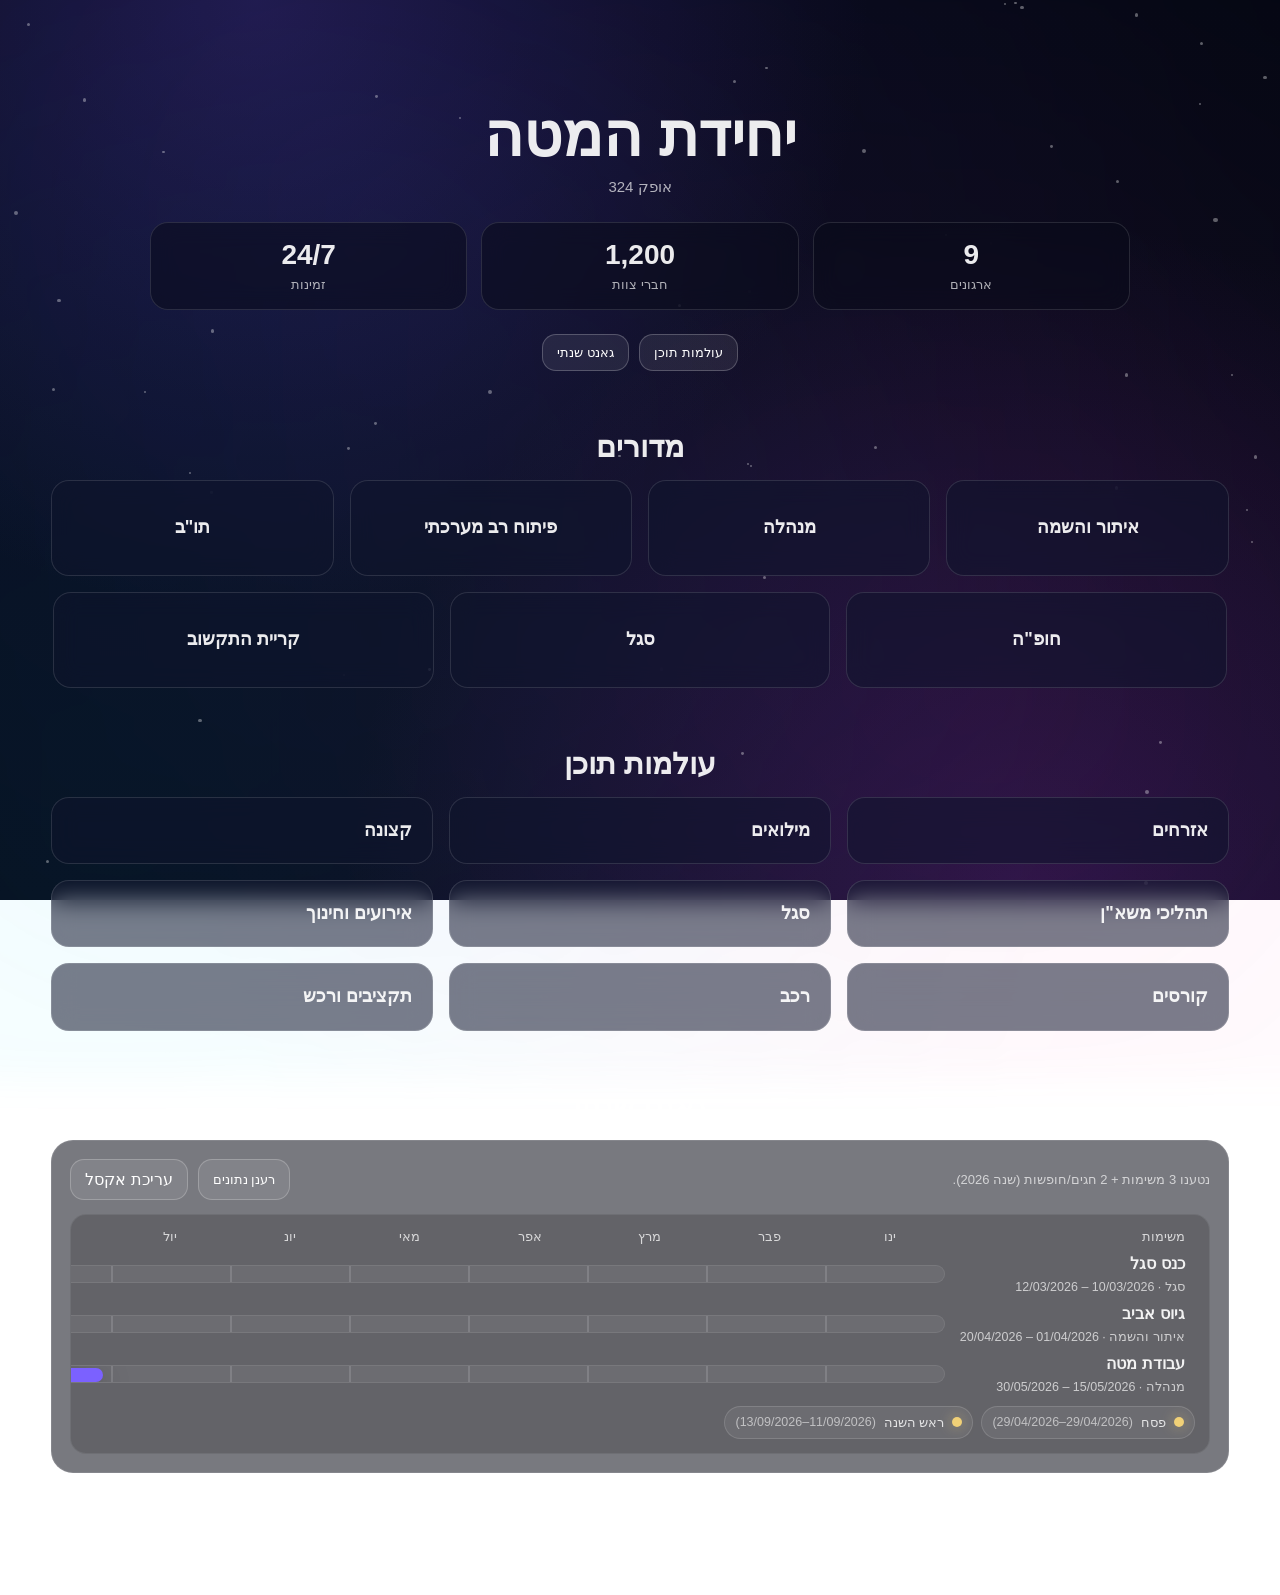
==== index.html @ fd79b303 "Add files via upload" ====
<!DOCTYPE html>
<html lang="he" dir="rtl">
<head>
<meta charset="UTF-8" />
<meta name="viewport" content="width=device-width, initial-scale=1.0" />
<title>יחידת המטה | אופק 324</title>

<style>
:root{
  --bg1:#050814;
  --bg2:#070b1a;
  --card:rgba(15,20,45,.55);
  --border:rgba(255,255,255,.12);
  --text:rgba(255,255,255,.92);
  --muted:rgba(255,255,255,.68);
  --glass:rgba(10,12,26,.55);
}

*{box-sizing:border-box}
html,body{height:100%;margin:0}
body{
  font-family:Arial,sans-serif;
  color:var(--text);
  overflow-x:hidden;
  background:transparent;
}

body::before{
  content:"";
  position:fixed;
  inset:0;
  z-index:-3;
  background:
    radial-gradient(circle at 20% 0%, rgba(74,52,160,.35) 0%, transparent 45%),
    radial-gradient(circle at 80% 100%, rgba(120,40,180,.28) 0%, transparent 50%),
    linear-gradient(180deg,var(--bg1) 0%, var(--bg2) 100%);
}

.nebula{
  position:fixed;
  inset:-20%;
  z-index:-2;
  pointer-events:none;
  background:
    radial-gradient(circle at 35% 30%, rgba(94,80,255,.08), transparent 60%),
    radial-gradient(circle at 70% 70%, rgba(255,70,170,.06), transparent 55%),
    radial-gradient(circle at 20% 80%, rgba(0,220,255,.05), transparent 55%);
  filter:blur(18px);
  animation:nebulaMove 18s ease-in-out infinite alternate;
}
@keyframes nebulaMove{
  from{transform:translate3d(-1.5%,-1%,0) scale(1.02)}
  to{transform:translate3d(1.5%,1%,0) scale(1.04)}
}

.stars{
  position:fixed;
  inset:0;
  z-index:-1;
  pointer-events:none;
  overflow:hidden;
}
.star{
  position:absolute;
  width:3px;
  height:3px;
  background:rgba(255,255,255,.35);
  border-radius:50%;
  animation:float 14s linear infinite;
  filter:drop-shadow(0 0 10px rgba(255,255,255,.25));
}
@keyframes float{
  from{transform:translateY(0)}
  to{transform:translateY(-120vh)}
}

.container{
  width:min(1200px,92%);
  margin:auto;
  padding:34px 0 60px;
  min-height:100vh;
}

.hero{
  text-align:center;
  margin-bottom:26px;
  padding-top:8px;
}
.hero h1{
  font-size:clamp(34px,5vw,60px);
  margin:0 0 8px;
}
.hero p{
  margin:0;
  color:var(--muted);
  font-size:15px;
}

.info-strip{
  display:grid;
  grid-template-columns:repeat(3,minmax(180px,1fr));
  gap:14px;
  margin:24px auto 24px;
  max-width:980px;
}
@media(max-width:860px){
  .info-strip{grid-template-columns:1fr}
}

.info-card{
  background:var(--glass);
  border:1px solid var(--border);
  border-radius:18px;
  padding:16px 18px;
  text-align:center;
  backdrop-filter:blur(12px);
}
.info-card strong{
  display:block;
  font-size:28px;
  margin-bottom:4px;
}
.info-card span{
  color:var(--muted);
  font-size:13px;
}

.top-actions{
  margin:18px auto 0;
  display:flex;
  gap:10px;
  justify-content:center;
  flex-wrap:wrap;
}

.pill{
  border:1px solid rgba(255,255,255,.22);
  background:rgba(255,255,255,.08);
  color:#fff;
  border-radius:14px;
  padding:10px 14px;
  cursor:pointer;
  transition:.22s;
  text-decoration:none;
  display:inline-flex;
  align-items:center;
  gap:8px;
  user-select:none;
}
.pill:hover{
  transform:translateY(-2px);
  background:rgba(255,255,255,.14);
}
.pill:active{transform:translateY(0)}

section{
  margin-top:58px;
}
h2{
  text-align:center;
  margin:0 0 16px;
  font-size:30px;
}

.card{
  position:relative;
  overflow:hidden;
  background:var(--card);
  border:1px solid var(--border);
  border-radius:18px;
  padding:20px;
  isolation:isolate;
  backdrop-filter:blur(12px);
  transition:.25s;
}
.card::before{
  content:"";
  position:absolute;
  inset:-2px;
  background:radial-gradient(650px circle at var(--mx,50%) var(--my,50%), rgba(255,255,255,.18), transparent 45%);
  opacity:0;
  transition:.25s;
  z-index:-1;
}
.card:hover{
  transform:translateY(-6px);
  border-color:rgba(255,255,255,.22);
  box-shadow:0 20px 60px rgba(0,0,0,.40);
}
.card:hover::before{opacity:1}
.card h3{
  margin:0;
  font-size:18px;
  line-height:1.4;
}

/* מדורים */
.dept-grid{
  display:flex;
  flex-wrap:wrap;
  gap:16px;
  justify-content:center;
}
.dept-grid .card{
  cursor:default;
  flex:0 0 calc(25% - 12px);
  min-height:96px;
  display:flex;
  align-items:center;
  justify-content:center;
  text-align:center;
}
.dept-grid .card:nth-child(n+5){
  flex:0 0 calc(33.333% - 12px);
}
@media(max-width:980px){
  .dept-grid .card,
  .dept-grid .card:nth-child(n+5){
    flex:0 0 calc(50% - 8px);
  }
}
@media(max-width:680px){
  .dept-grid .card,
  .dept-grid .card:nth-child(n+5){
    flex:0 0 100%;
  }
}

/* עולמות תוכן */
.worlds{
  display:grid;
  gap:16px;
  grid-template-columns:repeat(3,minmax(0,1fr));
}
@media(max-width:980px){
  .worlds{grid-template-columns:repeat(2,minmax(0,1fr))}
}
@media(max-width:680px){
  .worlds{grid-template-columns:1fr}
}
.world{
  cursor:pointer;
}
.world:hover{
  background:rgba(255,255,255,.10);
}

/* גאנט */
.gantt-wrap{
  background:rgba(10,12,22,.55);
  border:1px solid rgba(255,255,255,.10);
  border-radius:22px;
  padding:18px;
  backdrop-filter:blur(12px);
}

.gantt-top{
  display:flex;
  align-items:center;
  justify-content:space-between;
  gap:12px;
  flex-wrap:wrap;
  margin-bottom:14px;
}
.gantt-top .note{
  color:var(--muted);
  font-size:13px;
}
.gantt-actions{
  display:flex;
  gap:10px;
  flex-wrap:wrap;
}

.gantt{
  overflow:auto;
  border-radius:16px;
  border:1px solid rgba(255,255,255,.08);
  background:rgba(0,0,0,.18);
  padding:14px;
}

.months{
  display:grid;
  grid-template-columns:240px repeat(12,110px);
  gap:10px;
  align-items:center;
}
.months .cell{
  color:rgba(255,255,255,.75);
  font-size:12.5px;
  text-align:center;
}
.months .left{
  text-align:right;
  padding-right:10px;
}

.row{
  display:grid;
  grid-template-columns:240px repeat(12,110px);
  gap:10px;
  align-items:center;
  margin-top:10px;
}
.task-meta{
  display:flex;
  flex-direction:column;
  gap:6px;
  padding-right:10px;
}
.task-title{
  font-weight:700;
}
.task-sub{
  color:var(--muted);
  font-size:12.5px;
}

.rail{
  grid-column:2 / span 12;
  position:relative;
  height:18px;
  border-radius:999px;
  background:rgba(255,255,255,.06);
  border:1px solid rgba(255,255,255,.08);
  overflow:hidden;
}
.marker{
  position:absolute;
  top:0;
  width:2px;
  height:100%;
  background:rgba(255,255,255,.14);
}
.bar{
  position:absolute;
  top:2px;
  height:14px;
  border-radius:999px;
  box-shadow:0 10px 28px rgba(0,0,0,.35);
  cursor:pointer;
}

.holidays-list{
  display:flex;
  gap:8px;
  flex-wrap:wrap;
  margin:12px 0 0;
}
.holi-chip{
  display:inline-flex;
  align-items:center;
  gap:8px;
  padding:8px 10px;
  border-radius:999px;
  border:1px solid rgba(255,255,255,.14);
  background:rgba(255,255,255,.06);
  color:rgba(255,255,255,.82);
  font-size:12.5px;
  cursor:pointer;
}
.holi-dot{
  width:10px;
  height:10px;
  border-radius:50%;
  background:rgba(255,220,120,.9);
  box-shadow:0 0 14px rgba(255,220,120,.45);
}

/* מודאל */
.modal{
  position:fixed;
  inset:0;
  display:none;
  place-items:center;
  background:rgba(0,0,0,.55);
  z-index:999;
  padding:18px;
}
.modal.show{display:grid}
.modal-card{
  width:min(560px,96%);
  background:rgba(15,20,45,.92);
  border:1px solid rgba(255,255,255,.14);
  border-radius:18px;
  padding:18px;
  box-shadow:0 24px 90px rgba(0,0,0,.6);
}
.modal-top{
  display:flex;
  justify-content:space-between;
  align-items:center;
  gap:10px;
}
.modal-title{
  margin:0;
  font-size:18px;
}
.modal-close{
  border:none;
  cursor:pointer;
  background:rgba(255,255,255,.10);
  color:white;
  padding:8px 10px;
  border-radius:12px;
}
.modal-body{
  color:rgba(255,255,255,.80);
  margin-top:10px;
  line-height:1.6;
}
.modal-meta{
  color:rgba(255,255,255,.60);
  font-size:12.5px;
  margin-top:10px;
}

footer{
  margin-top:48px;
  text-align:center;
  color:rgba(255,255,255,.55);
  font-size:12px;
}
</style>
</head>

<body>
<div class="nebula"></div>
<div class="stars" id="stars"></div>

<div class="container">

  <section class="hero">
    <h1>יחידת המטה</h1>
    <p>אופק 324</p>
  </section>

  <div class="info-strip">
    <div class="info-card">
      <strong>9</strong>
      <span>ארגונים</span>
    </div>
    <div class="info-card">
      <strong>1,200</strong>
      <span>חברי צוות</span>
    </div>
    <div class="info-card">
      <strong>24/7</strong>
      <span>זמינות</span>
    </div>
  </div>

  <div class="top-actions">
    <button class="pill" onclick="document.getElementById('worlds').scrollIntoView({behavior:'smooth'})">
      עולמות תוכן
    </button>
    <button class="pill" onclick="document.getElementById('gantt').scrollIntoView({behavior:'smooth'})">
      גאנט שנתי
    </button>
  </div>

  <section id="departments">
    <h2>מדורים</h2>
    <div class="dept-grid" id="deptCards"></div>
  </section>

  <section id="worlds">
    <h2>עולמות תוכן</h2>
    <div class="worlds" id="worldCards"></div>
  </section>

  <section id="gantt">
    <h2>גאנט שנתי</h2>

    <div class="gantt-wrap">
      <div class="gantt-top">
        <div class="note" id="ganttStatus">טוען נתונים…</div>
        <div class="gantt-actions">
          <button class="pill" id="btnRefresh">רענן נתונים</button>
          <a class="pill" id="btnEditExcel" href="#" target="_blank" rel="noopener">עריכת אקסל</a>
        </div>
      </div>

      <div class="gantt" id="ganttBox">
        <div class="months" id="monthsRow"></div>
        <div id="rows"></div>
        <div class="holidays-list" id="holidaysList"></div>
      </div>
    </div>
  </section>

  <footer>© 2026 • אתר יחידת המטה</footer>
</div>

<div class="modal" id="modal">
  <div class="modal-card">
    <div class="modal-top">
      <h3 class="modal-title" id="modalTitle">כותרת</h3>
      <button class="modal-close" id="modalClose">סגירה</button>
    </div>
    <div class="modal-body" id="modalBody">תוכן</div>
    <div class="modal-meta" id="modalMeta"></div>
  </div>
</div>

<script>
const CSV_URL = "./gantt.csv";
const EXCEL_EDIT_URL = "#"; // שימי כאן קישור קבוע לאקסל אם יש

document.getElementById("btnEditExcel").href = EXCEL_EDIT_URL;

/* stars */
const stars = document.getElementById("stars");
for(let i=0;i<60;i++){
  const s=document.createElement("div");
  s.className="star";
  s.style.left=Math.random()*100+"%";
  s.style.top=Math.random()*100+"%";
  s.style.animationDelay=Math.random()*12+"s";
  const size=2 + Math.random()*2.2;
  s.style.width=size+"px";
  s.style.height=size+"px";
  stars.appendChild(s);
}

/* hover glow */
function attachMouseGlow(card){
  card.addEventListener("mousemove",(e)=>{
    const r=card.getBoundingClientRect();
    card.style.setProperty("--mx",((e.clientX-r.left)/r.width)*100+"%");
    card.style.setProperty("--my",((e.clientY-r.top)/r.height)*100+"%");
  });
}

/* modal */
const modal=document.getElementById("modal");
const modalTitle=document.getElementById("modalTitle");
const modalBody=document.getElementById("modalBody");
const modalMeta=document.getElementById("modalMeta");

document.getElementById("modalClose").onclick=()=>modal.classList.remove("show");
modal.addEventListener("click",(e)=>{ if(e.target===modal) modal.classList.remove("show"); });

function openModal(title, body, meta=""){
  modalTitle.textContent=title;
  modalBody.textContent=body;
  modalMeta.textContent=meta;
  modal.classList.add("show");
}

/* departments - בלי טקסט נוסף */
const departments = [
  {title:"איתור והשמה"},
  {title:"מנהלה"},
  {title:"פיתוח רב מערכתי"},
  {title:'תו"ב'},
  {title:'חופ"ה'},
  {title:"סגל"},
  {title:"קריית התקשוב"}
];

const deptEl=document.getElementById("deptCards");
departments.forEach(d=>{
  const c=document.createElement("div");
  c.className="card";
  c.innerHTML = `<h3>${d.title}</h3>`;
  attachMouseGlow(c);
  deptEl.appendChild(c);
});

/* worlds */
const worlds = [
  {title:"אזרחים", link:"ezrahim.html"},
  {title:"מילואים", link:"miluim.html"},
  {title:"קצונה", link:"ktzina.html"},
  {title:'תהליכי משא"ן', link:"mashan.html"},
  {title:"סגל", link:"sagal.html"},
  {title:"אירועים וחינוך", link:"events.html"},
  {title:"קורסים", link:"courses.html"},
  {title:"רכב", link:"vehicle.html"},
  {title:"תקציבים ורכש", link:"budget.html"}
];

const worldsEl=document.getElementById("worldCards");
worlds.forEach(w=>{
  const c=document.createElement("div");
  c.className="card world";
  c.innerHTML=`<h3>${w.title}</h3>`;
  attachMouseGlow(c);
  if(w.link){
    c.onclick=()=>window.location=w.link;
  }
  worldsEl.appendChild(c);
});

/* CSV helpers */
function detectDelimiter(line){
  const commas = (line.match(/,/g) || []).length;
  const semicolons = (line.match(/;/g) || []).length;
  const tabs = (line.match(/\t/g) || []).length;
  return semicolons >= commas && semicolons >= tabs ? ";" : tabs >= commas && tabs >= semicolons ? "\t" : ",";
}

function normalizeHeader(value){
  return String(value || "")
    .replace(/^\uFEFF/, "")
    .replace(/[\u200E\u200F\u202A-\u202E]/g, "")
    .replace(/\u00A0/g, " ")
    .trim();
}

function splitCSVLine(line, delimiter){
  const result = [];
  let current = "";
  let inQuotes = false;

  for(let i = 0; i < line.length; i++){
    const char = line[i];
    const next = line[i + 1];

    if(char === '"'){
      if(inQuotes && next === '"'){
        current += '"';
        i++;
      }else{
        inQuotes = !inQuotes;
      }
    }else if(char === delimiter && !inQuotes){
      result.push(current);
      current = "";
    }else{
      current += char;
    }
  }

  result.push(current);
  return result.map(v => v.trim());
}

function headerIndex(headers, candidates){
  const normalized = headers.map(normalizeHeader);
  for(const candidate of candidates){
    const idx = normalized.indexOf(normalizeHeader(candidate));
    if(idx >= 0) return idx;
  }
  return -1;
}

function parseDate(value){
  const str = String(value || "").trim();
  if(!str) return null;

  let m = str.match(/^(\d{2})\/(\d{2})\/(\d{4})$/);
  if(m){
    return new Date(+m[3], +m[2]-1, +m[1]);
  }

  m = str.match(/^(\d{4})-(\d{2})-(\d{2})$/);
  if(m){
    return new Date(+m[1], +m[2]-1, +m[3]);
  }

  return null;
}

function pickYear(tasks, holidays){
  for(const item of [...tasks, ...holidays]){
    const d = parseDate(item.start);
    if(d) return d.getFullYear();
  }
  return new Date().getFullYear();
}

function parseCSV(text){
  const cleaned = text.replace(/\r\n/g, "\n").replace(/\r/g, "\n");
  const lines = cleaned.split("\n").filter(line => line.trim().length > 0);

  if(lines.length < 2){
    throw new Error("קובץ CSV ריק או חסר נתונים.");
  }

  const delimiter = detectDelimiter(lines[0]);
  const headers = splitCSVLine(lines[0], delimiter).map(normalizeHeader);

  const iType  = headerIndex(headers, ["סוג", "Type"]);
  const iTitle = headerIndex(headers, ["משימה", "כותרת", "Title", "Task"]);
  const iDept  = headerIndex(headers, ["מדור מוביל", "מדור", "Dept", "Department"]);
  const iStart = headerIndex(headers, ["תאריך התחלה", "Start", "Start Date"]);
  const iEnd   = headerIndex(headers, ["תאריך סיום", "End", "End Date"]);
  const iDesc  = headerIndex(headers, ["תיאור", "Description", "Desc"]);

  if(iType < 0 || iTitle < 0 || iStart < 0){
    throw new Error('הכותרות לא זוהו. צריך לפחות: "סוג", "משימה", "תאריך התחלה".');
  }

  const tasks = [];
  const holidays = [];

  for(let i = 1; i < lines.length; i++){
    const cols = splitCSVLine(lines[i], delimiter);

    const type = normalizeHeader(cols[iType] || "");
    const title = String(cols[iTitle] || "").trim();
    const dept = iDept >= 0 ? String(cols[iDept] || "").trim() : "";
    const start = String(cols[iStart] || "").trim();
    const end = iEnd >= 0 ? String(cols[iEnd] || "").trim() : "";
    const desc = iDesc >= 0 ? String(cols[iDesc] || "").trim() : "";

    if(!type || !title || !start) continue;

    const item = {
      title,
      dept,
      start,
      end: end || start,
      desc
    };

    if(type === "חג" || type.toLowerCase() === "holiday"){
      holidays.push(item);
    }else{
      tasks.push(item);
    }
  }

  return {
    tasks,
    holidays,
    year: pickYear(tasks, holidays)
  };
}

/* gantt */
const monthsHe=["ינו","פבר","מרץ","אפר","מאי","יונ","יול","אוג","ספט","אוק","נוב","דצ"];
const deptColors={
  "איתור והשמה":"#4CC9F0",
  "מנהלה":"#7B61FF",
  "פיתוח רב מערכתי":"#00E5A8",
  'תו"ב':"#FFB703",
  'חופ"ה':"#FB5607",
  "סגל":"#F72585",
  "קריית התקשוב":"#3A86FF",
  "":"#4CC9F0"
};

function renderGantt(data){
  const {year, tasks, holidays} = data;

  const monthsRow = document.getElementById("monthsRow");
  monthsRow.innerHTML = "";

  const left = document.createElement("div");
  left.className = "cell left";
  left.textContent = "משימות";
  monthsRow.appendChild(left);

  for(let m = 0; m < 12; m++){
    const cell = document.createElement("div");
    cell.className = "cell";
    cell.textContent = monthsHe[m];
    monthsRow.appendChild(cell);
  }

  const rows = document.getElementById("rows");
  rows.innerHTML = "";

  const holidaysList = document.getElementById("holidaysList");
  holidaysList.innerHTML = "";

  if(tasks.length === 0){
    document.getElementById("ganttStatus").textContent = `לא נמצאו משימות בקובץ (שנה ${year}).`;
  }else{
    document.getElementById("ganttStatus").textContent = `נטענו ${tasks.length} משימות + ${holidays.length} חגים/חופשות (שנה ${year}).`;
  }

  const yearStart = new Date(year, 0, 1);
  const yearEnd = new Date(year, 11, 31);
  const dayMs = 1000 * 60 * 60 * 24;
  const totalDays = Math.floor((yearEnd - yearStart) / dayMs) + 1;

  function clampDate(date){
    if(date < yearStart) return yearStart;
    if(date > yearEnd) return yearEnd;
    return date;
  }

  tasks.forEach(task => {
    const rawStart = parseDate(task.start);
    const rawEnd = parseDate(task.end) || rawStart;

    if(!rawStart) return;

    const start = clampDate(rawStart);
    const end = clampDate(rawEnd);

    const startDay = Math.floor((start - yearStart) / dayMs);
    const endDay = Math.floor((end - yearStart) / dayMs);

    const leftPct = (startDay / totalDays) * 100;
    const widthPct = Math.max(1.2, ((endDay - startDay + 1) / totalDays) * 100);

    const row = document.createElement("div");
    row.className = "row";
    row.style.cursor = "pointer";

    const meta = document.createElement("div");
    meta.className = "task-meta";
    meta.innerHTML = `
      <div class="task-title">${task.title}</div>
      <div class="task-sub">${task.dept || "—"} · ${task.start}${task.end ? " – " + task.end : ""}</div>
    `;
    row.appendChild(meta);

    const rail = document.createElement("div");
    rail.className = "rail";

    for(let m = 1; m < 12; m++){
      const marker = document.createElement("div");
      marker.className = "marker";
      marker.style.left = (m / 12 * 100) + "%";
      rail.appendChild(marker);
    }

    const bar = document.createElement("div");
    bar.className = "bar";
    bar.style.left = leftPct + "%";
    bar.style.width = widthPct + "%";
    bar.style.background = deptColors[task.dept] || "#4CC9F0";
    bar.title = `${task.title} (${task.start} - ${task.end || task.start})`;

    rail.appendChild(bar);

    const cell = document.createElement("div");
    cell.style.gridColumn = "2 / span 12";
    cell.appendChild(rail);
    row.appendChild(cell);

    row.onclick = () => {
      openModal(
        task.title,
        task.desc || "אין תיאור.",
        `${task.dept || "—"} · ${task.start}${task.end ? " – " + task.end : ""}`
      );
    };

    rows.appendChild(row);
  });

  holidays.forEach(h => {
    const chip = document.createElement("div");
    chip.className = "holi-chip";
    chip.innerHTML = `
      <span class="holi-dot"></span>
      <span>${h.title}</span>
      <span style="opacity:.7">(${h.start}${h.end ? "–" + h.end : ""})</span>
    `;
    chip.onclick = () => {
      openModal(
        h.title,
        h.desc || "—",
        `${h.start}${h.end ? " – " + h.end : ""}`
      );
    };
    holidaysList.appendChild(chip);
  });
}

async function loadFromUrl(){
  const status = document.getElementById("ganttStatus");

  try{
    status.textContent = "טוען CSV…";

    const res = await fetch(CSV_URL, { cache: "no-store" });
    if(!res.ok){
      throw new Error("לא הצלחתי לטעון את הקובץ: " + res.status);
    }

    const text = await res.text();
    const data = parseCSV(text);
    renderGantt(data);
  }catch(err){
    status.textContent = "שגיאה בטעינת הגאנט: " + err.message;
    console.error(err);
  }
}

document.getElementById("btnRefresh").onclick = loadFromUrl;
loadFromUrl();
</script>
</body>
</html>
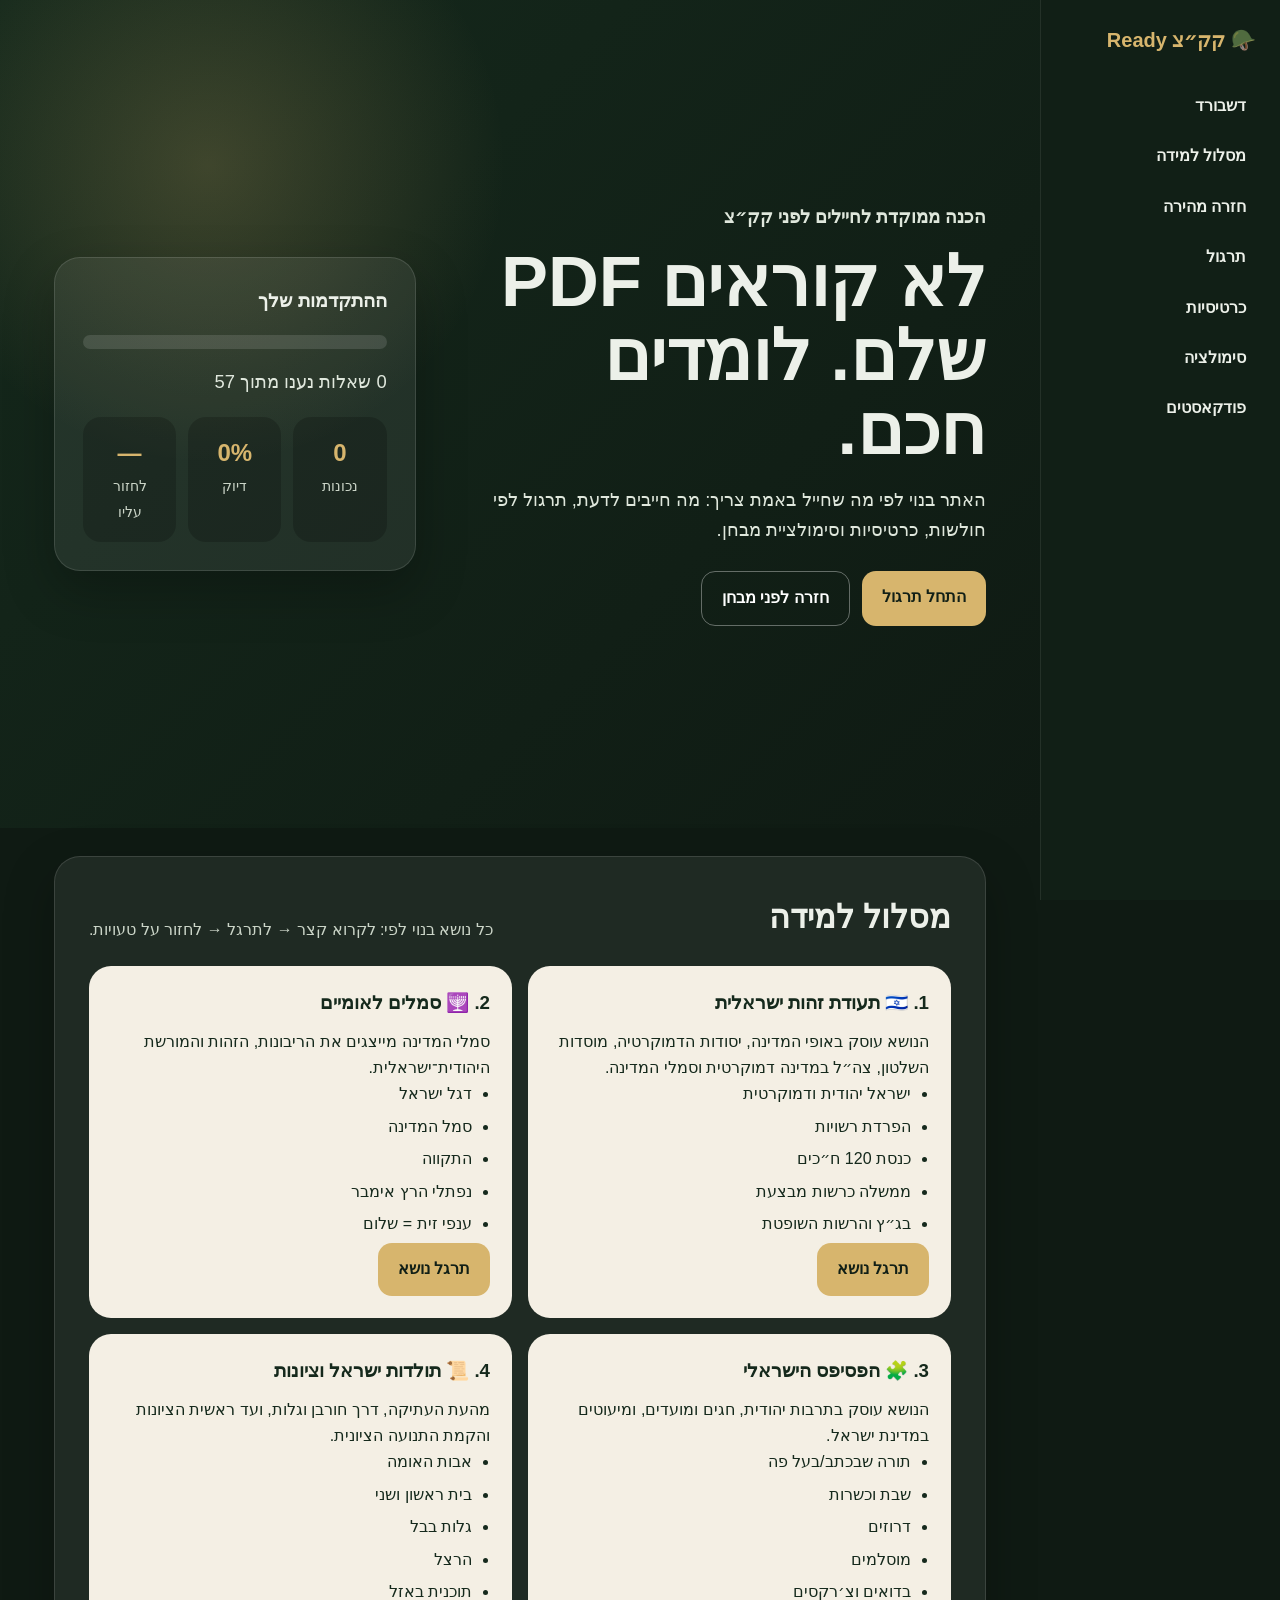
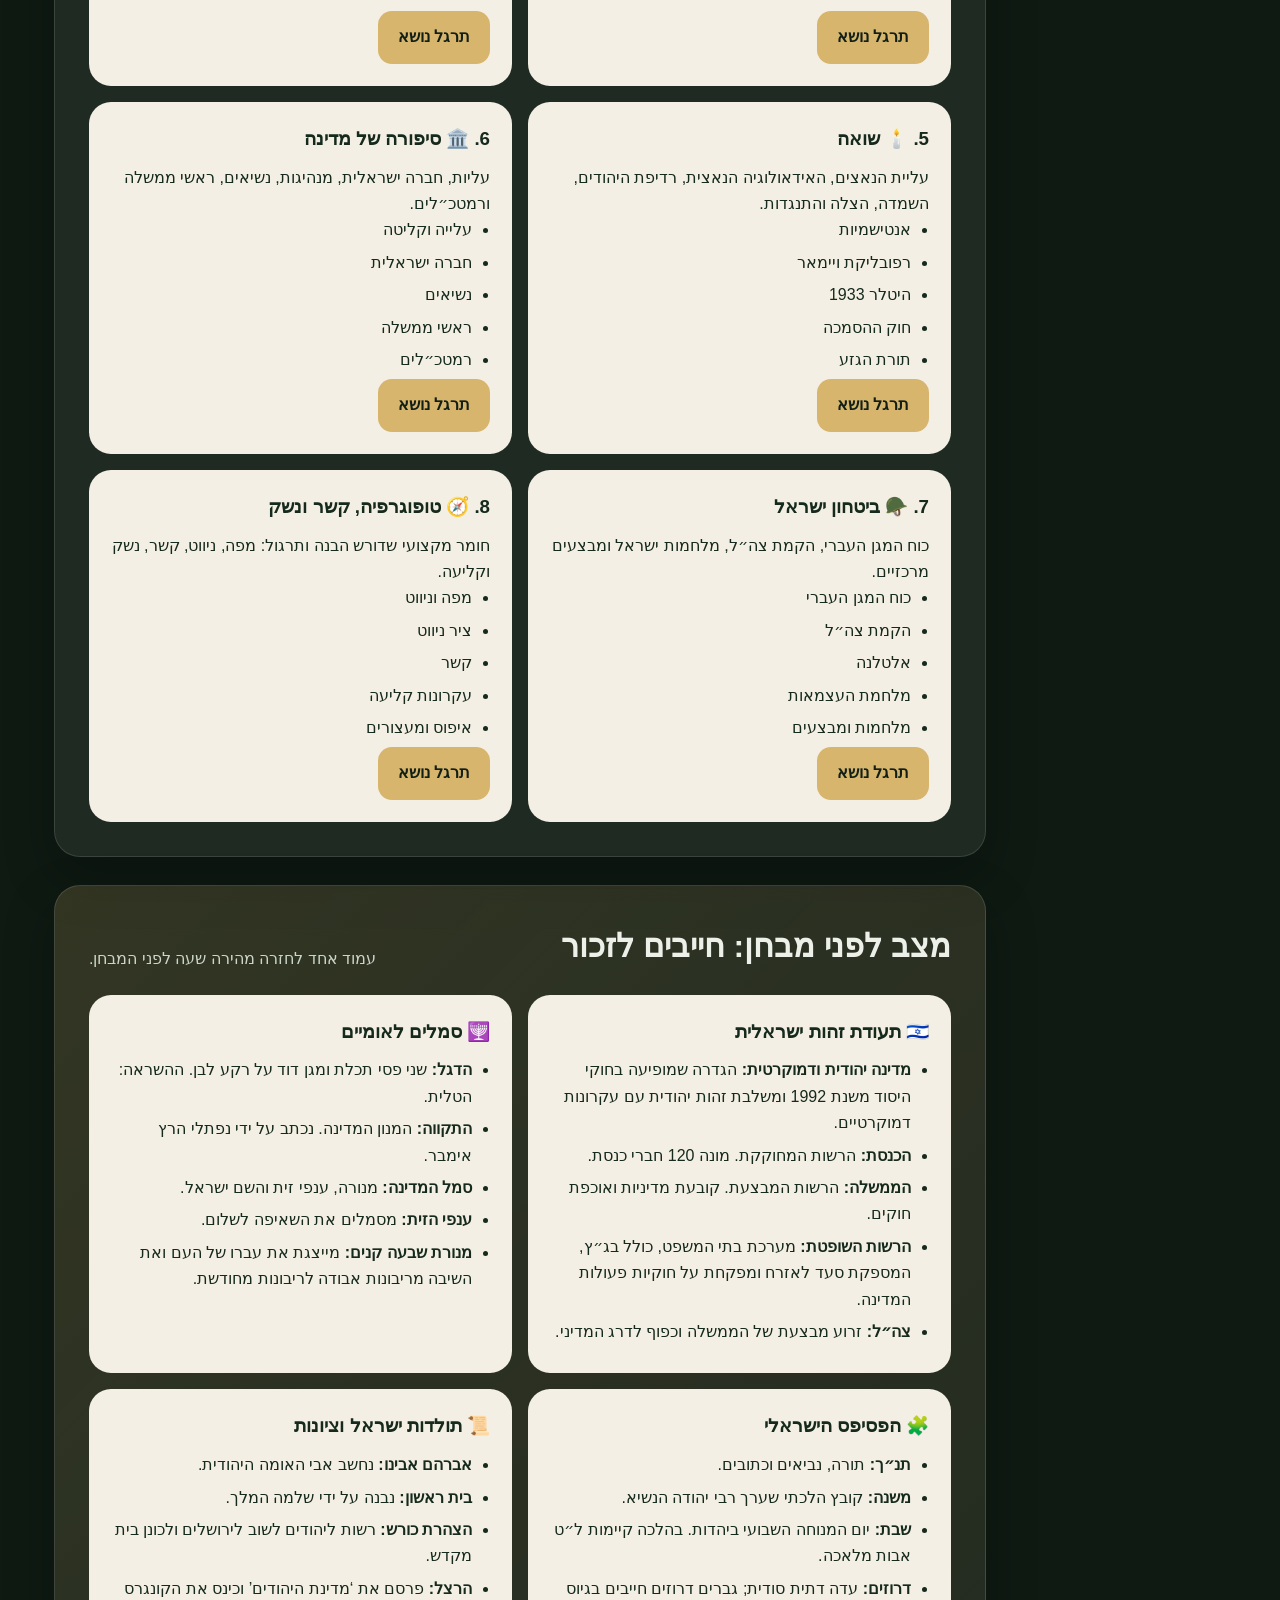
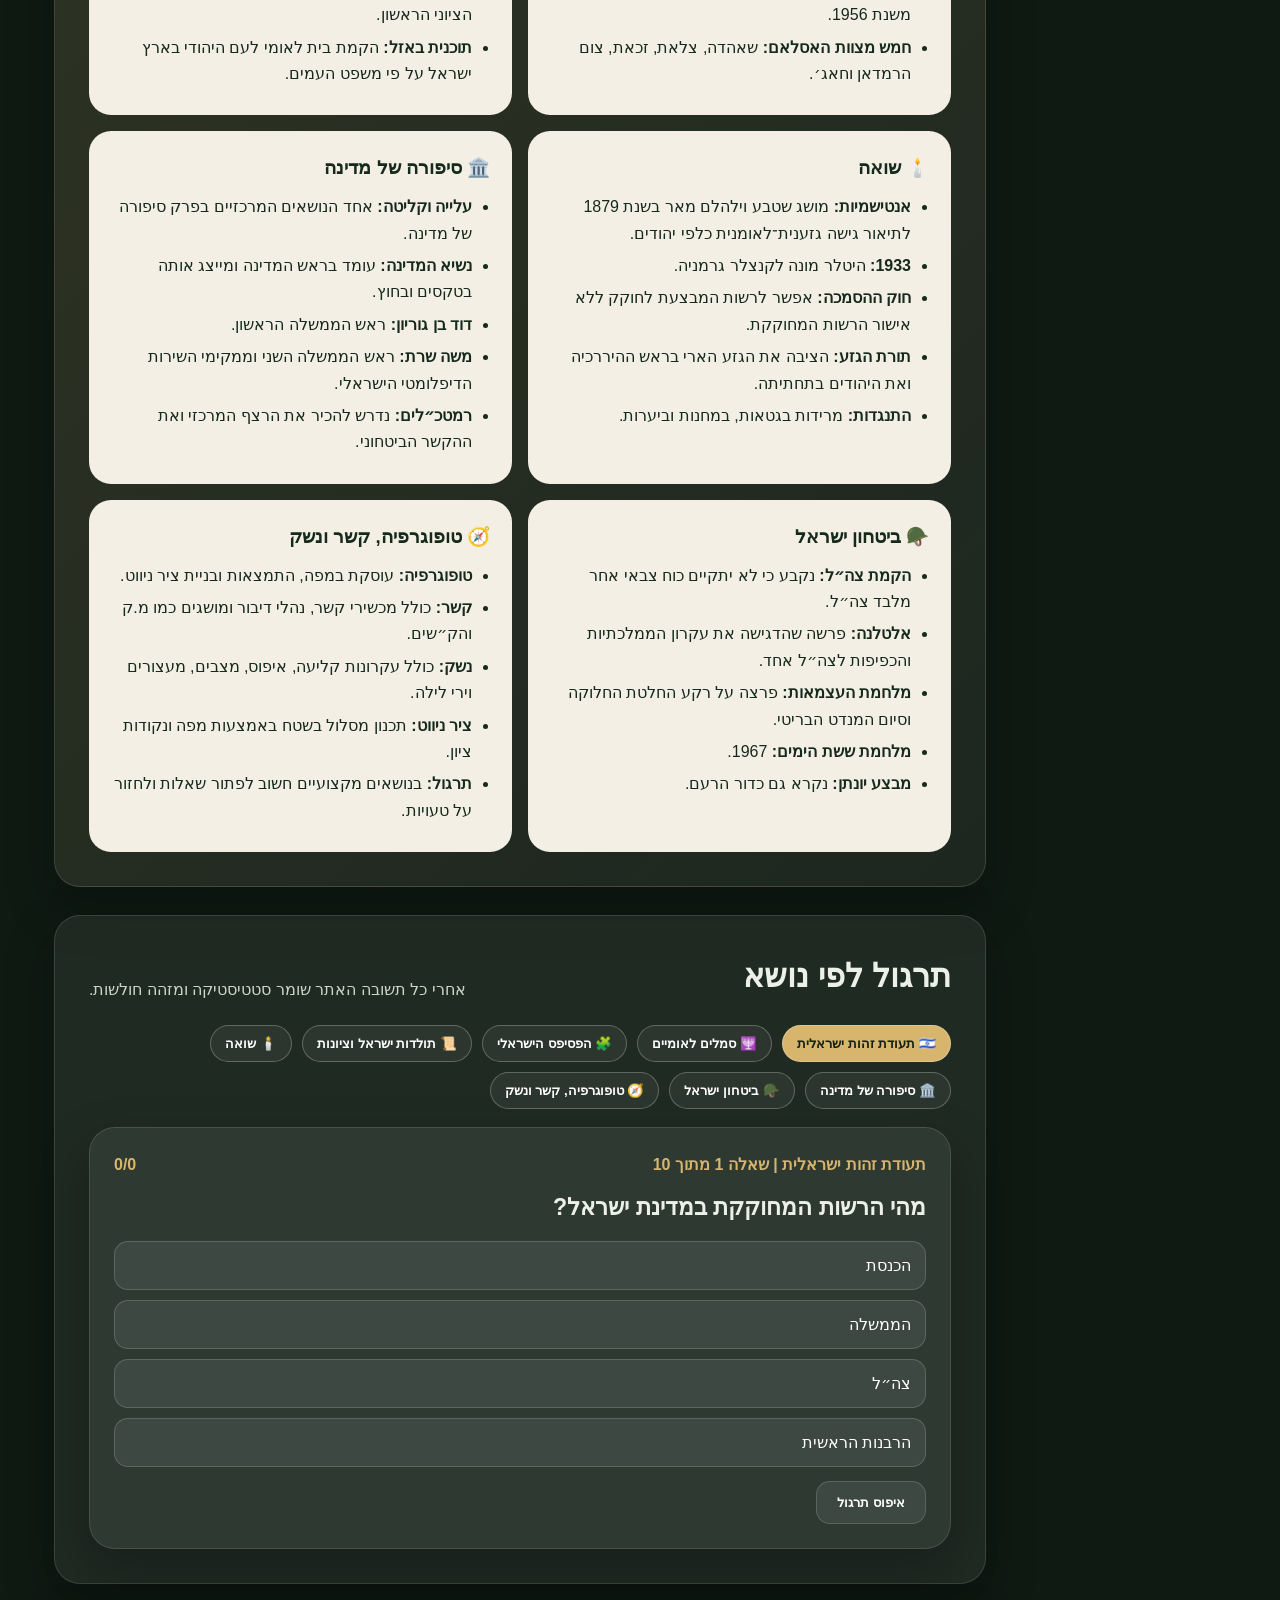
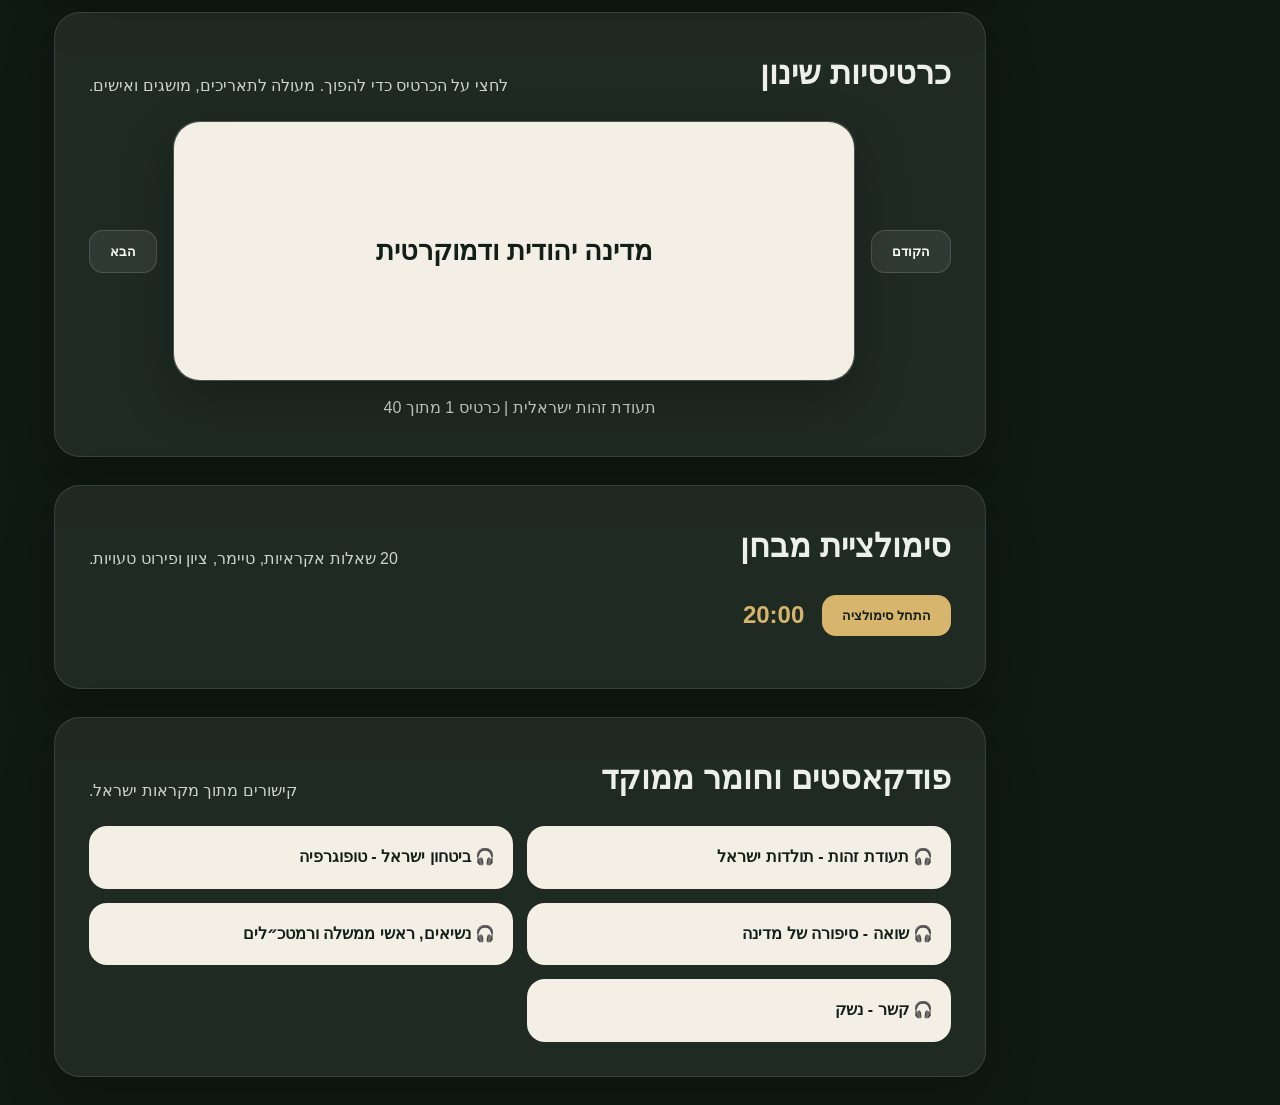
==== commit e6dd491e: "Add files via upload" ====
--- a/index.html
+++ b/index.html
@@ -1,893 +1,131 @@
-<!DOCTYPE html>
-<html lang="he" dir="rtl">
-<head>
-<meta charset="UTF-8" />
-<meta name="viewport" content="width=device-width, initial-scale=1.0" />
-<title>יחידת המטה | אופק 324</title>
-
-<style>
-:root{
-  --bg1:#050814;
-  --bg2:#070b1a;
-  --card:rgba(15,20,45,.55);
-  --border:rgba(255,255,255,.12);
-  --text:rgba(255,255,255,.92);
-  --muted:rgba(255,255,255,.68);
-  --glass:rgba(10,12,26,.55);
-}
-
-*{box-sizing:border-box}
-html,body{height:100%;margin:0}
-body{
-  font-family:Arial,sans-serif;
-  color:var(--text);
-  overflow-x:hidden;
-  background:transparent;
-}
-
-body::before{
-  content:"";
-  position:fixed;
-  inset:0;
-  z-index:-3;
-  background:
-    radial-gradient(circle at 20% 0%, rgba(74,52,160,.35) 0%, transparent 45%),
-    radial-gradient(circle at 80% 100%, rgba(120,40,180,.28) 0%, transparent 50%),
-    linear-gradient(180deg,var(--bg1) 0%, var(--bg2) 100%);
-}
-
-.nebula{
-  position:fixed;
-  inset:-20%;
-  z-index:-2;
-  pointer-events:none;
-  background:
-    radial-gradient(circle at 35% 30%, rgba(94,80,255,.08), transparent 60%),
-    radial-gradient(circle at 70% 70%, rgba(255,70,170,.06), transparent 55%),
-    radial-gradient(circle at 20% 80%, rgba(0,220,255,.05), transparent 55%);
-  filter:blur(18px);
-  animation:nebulaMove 18s ease-in-out infinite alternate;
-}
-@keyframes nebulaMove{
-  from{transform:translate3d(-1.5%,-1%,0) scale(1.02)}
-  to{transform:translate3d(1.5%,1%,0) scale(1.04)}
-}
-
-.stars{
-  position:fixed;
-  inset:0;
-  z-index:-1;
-  pointer-events:none;
-  overflow:hidden;
-}
-.star{
-  position:absolute;
-  width:3px;
-  height:3px;
-  background:rgba(255,255,255,.35);
-  border-radius:50%;
-  animation:float 14s linear infinite;
-  filter:drop-shadow(0 0 10px rgba(255,255,255,.25));
-}
-@keyframes float{
-  from{transform:translateY(0)}
-  to{transform:translateY(-120vh)}
-}
-
-.container{
-  width:min(1200px,92%);
-  margin:auto;
-  padding:34px 0 60px;
-  min-height:100vh;
-}
-
-.hero{
-  text-align:center;
-  margin-bottom:26px;
-  padding-top:8px;
-}
-.hero h1{
-  font-size:clamp(34px,5vw,60px);
-  margin:0 0 8px;
-}
-.hero p{
-  margin:0;
-  color:var(--muted);
-  font-size:15px;
-}
-
-.info-strip{
-  display:grid;
-  grid-template-columns:repeat(3,minmax(180px,1fr));
-  gap:14px;
-  margin:24px auto 24px;
-  max-width:980px;
-}
-@media(max-width:860px){
-  .info-strip{grid-template-columns:1fr}
-}
-
-.info-card{
-  background:var(--glass);
-  border:1px solid var(--border);
-  border-radius:18px;
-  padding:16px 18px;
-  text-align:center;
-  backdrop-filter:blur(12px);
-}
-.info-card strong{
-  display:block;
-  font-size:28px;
-  margin-bottom:4px;
-}
-.info-card span{
-  color:var(--muted);
-  font-size:13px;
-}
-
-.top-actions{
-  margin:18px auto 0;
-  display:flex;
-  gap:10px;
-  justify-content:center;
-  flex-wrap:wrap;
-}
-
-.pill{
-  border:1px solid rgba(255,255,255,.22);
-  background:rgba(255,255,255,.08);
-  color:#fff;
-  border-radius:14px;
-  padding:10px 14px;
-  cursor:pointer;
-  transition:.22s;
-  text-decoration:none;
-  display:inline-flex;
-  align-items:center;
-  gap:8px;
-  user-select:none;
-}
-.pill:hover{
-  transform:translateY(-2px);
-  background:rgba(255,255,255,.14);
-}
-.pill:active{transform:translateY(0)}
-
-section{
-  margin-top:58px;
-}
-h2{
-  text-align:center;
-  margin:0 0 16px;
-  font-size:30px;
-}
-
-.card{
-  position:relative;
-  overflow:hidden;
-  background:var(--card);
-  border:1px solid var(--border);
-  border-radius:18px;
-  padding:20px;
-  isolation:isolate;
-  backdrop-filter:blur(12px);
-  transition:.25s;
-}
-.card::before{
-  content:"";
-  position:absolute;
-  inset:-2px;
-  background:radial-gradient(650px circle at var(--mx,50%) var(--my,50%), rgba(255,255,255,.18), transparent 45%);
-  opacity:0;
-  transition:.25s;
-  z-index:-1;
-}
-.card:hover{
-  transform:translateY(-6px);
-  border-color:rgba(255,255,255,.22);
-  box-shadow:0 20px 60px rgba(0,0,0,.40);
-}
-.card:hover::before{opacity:1}
-.card h3{
-  margin:0;
-  font-size:18px;
-  line-height:1.4;
-}
-
-/* מדורים */
-.dept-grid{
-  display:flex;
-  flex-wrap:wrap;
-  gap:16px;
-  justify-content:center;
-}
-.dept-grid .card{
-  cursor:default;
-  flex:0 0 calc(25% - 12px);
-  min-height:96px;
-  display:flex;
-  align-items:center;
-  justify-content:center;
-  text-align:center;
-}
-.dept-grid .card:nth-child(n+5){
-  flex:0 0 calc(33.333% - 12px);
-}
-@media(max-width:980px){
-  .dept-grid .card,
-  .dept-grid .card:nth-child(n+5){
-    flex:0 0 calc(50% - 8px);
-  }
-}
-@media(max-width:680px){
-  .dept-grid .card,
-  .dept-grid .card:nth-child(n+5){
-    flex:0 0 100%;
-  }
-}
-
-/* עולמות תוכן */
-.worlds{
-  display:grid;
-  gap:16px;
-  grid-template-columns:repeat(3,minmax(0,1fr));
-}
-@media(max-width:980px){
-  .worlds{grid-template-columns:repeat(2,minmax(0,1fr))}
-}
-@media(max-width:680px){
-  .worlds{grid-template-columns:1fr}
-}
-.world{
-  cursor:pointer;
-}
-.world:hover{
-  background:rgba(255,255,255,.10);
-}
-
-/* גאנט */
-.gantt-wrap{
-  background:rgba(10,12,22,.55);
-  border:1px solid rgba(255,255,255,.10);
-  border-radius:22px;
-  padding:18px;
-  backdrop-filter:blur(12px);
-}
-
-.gantt-top{
-  display:flex;
-  align-items:center;
-  justify-content:space-between;
-  gap:12px;
-  flex-wrap:wrap;
-  margin-bottom:14px;
-}
-.gantt-top .note{
-  color:var(--muted);
-  font-size:13px;
-}
-.gantt-actions{
-  display:flex;
-  gap:10px;
-  flex-wrap:wrap;
-}
-
-.gantt{
-  overflow:auto;
-  border-radius:16px;
-  border:1px solid rgba(255,255,255,.08);
-  background:rgba(0,0,0,.18);
-  padding:14px;
-}
-
-.months{
-  display:grid;
-  grid-template-columns:240px repeat(12,110px);
-  gap:10px;
-  align-items:center;
-}
-.months .cell{
-  color:rgba(255,255,255,.75);
-  font-size:12.5px;
-  text-align:center;
-}
-.months .left{
-  text-align:right;
-  padding-right:10px;
-}
-
-.row{
-  display:grid;
-  grid-template-columns:240px repeat(12,110px);
-  gap:10px;
-  align-items:center;
-  margin-top:10px;
-}
-.task-meta{
-  display:flex;
-  flex-direction:column;
-  gap:6px;
-  padding-right:10px;
-}
-.task-title{
-  font-weight:700;
-}
-.task-sub{
-  color:var(--muted);
-  font-size:12.5px;
-}
-
-.rail{
-  grid-column:2 / span 12;
-  position:relative;
-  height:18px;
-  border-radius:999px;
-  background:rgba(255,255,255,.06);
-  border:1px solid rgba(255,255,255,.08);
-  overflow:hidden;
-}
-.marker{
-  position:absolute;
-  top:0;
-  width:2px;
-  height:100%;
-  background:rgba(255,255,255,.14);
-}
-.bar{
-  position:absolute;
-  top:2px;
-  height:14px;
-  border-radius:999px;
-  box-shadow:0 10px 28px rgba(0,0,0,.35);
-  cursor:pointer;
-}
-
-.holidays-list{
-  display:flex;
-  gap:8px;
-  flex-wrap:wrap;
-  margin:12px 0 0;
-}
-.holi-chip{
-  display:inline-flex;
-  align-items:center;
-  gap:8px;
-  padding:8px 10px;
-  border-radius:999px;
-  border:1px solid rgba(255,255,255,.14);
-  background:rgba(255,255,255,.06);
-  color:rgba(255,255,255,.82);
-  font-size:12.5px;
-  cursor:pointer;
-}
-.holi-dot{
-  width:10px;
-  height:10px;
-  border-radius:50%;
-  background:rgba(255,220,120,.9);
-  box-shadow:0 0 14px rgba(255,220,120,.45);
-}
-
-/* מודאל */
-.modal{
-  position:fixed;
-  inset:0;
-  display:none;
-  place-items:center;
-  background:rgba(0,0,0,.55);
-  z-index:999;
-  padding:18px;
-}
-.modal.show{display:grid}
-.modal-card{
-  width:min(560px,96%);
-  background:rgba(15,20,45,.92);
-  border:1px solid rgba(255,255,255,.14);
-  border-radius:18px;
-  padding:18px;
-  box-shadow:0 24px 90px rgba(0,0,0,.6);
-}
-.modal-top{
-  display:flex;
-  justify-content:space-between;
-  align-items:center;
-  gap:10px;
-}
-.modal-title{
-  margin:0;
-  font-size:18px;
-}
-.modal-close{
-  border:none;
-  cursor:pointer;
-  background:rgba(255,255,255,.10);
-  color:white;
-  padding:8px 10px;
-  border-radius:12px;
-}
-.modal-body{
-  color:rgba(255,255,255,.80);
-  margin-top:10px;
-  line-height:1.6;
-}
-.modal-meta{
-  color:rgba(255,255,255,.60);
-  font-size:12.5px;
-  margin-top:10px;
-}
-
-footer{
-  margin-top:48px;
-  text-align:center;
-  color:rgba(255,255,255,.55);
-  font-size:12px;
-}
-</style>
-</head>
-
-<body>
-<div class="nebula"></div>
-<div class="stars" id="stars"></div>
-
-<div class="container">
-
-  <section class="hero">
-    <h1>יחידת המטה</h1>
-    <p>אופק 324</p>
-  </section>
-
-  <div class="info-strip">
-    <div class="info-card">
-      <strong>9</strong>
-      <span>ארגונים</span>
-    </div>
-    <div class="info-card">
-      <strong>1,200</strong>
-      <span>חברי צוות</span>
-    </div>
-    <div class="info-card">
-      <strong>24/7</strong>
-      <span>זמינות</span>
-    </div>
-  </div>
-
-  <div class="top-actions">
-    <button class="pill" onclick="document.getElementById('worlds').scrollIntoView({behavior:'smooth'})">
-      עולמות תוכן
-    </button>
-    <button class="pill" onclick="document.getElementById('gantt').scrollIntoView({behavior:'smooth'})">
-      גאנט שנתי
-    </button>
-  </div>
-
-  <section id="departments">
-    <h2>מדורים</h2>
-    <div class="dept-grid" id="deptCards"></div>
-  </section>
-
-  <section id="worlds">
-    <h2>עולמות תוכן</h2>
-    <div class="worlds" id="worldCards"></div>
-  </section>
-
-  <section id="gantt">
-    <h2>גאנט שנתי</h2>
-
-    <div class="gantt-wrap">
-      <div class="gantt-top">
-        <div class="note" id="ganttStatus">טוען נתונים…</div>
-        <div class="gantt-actions">
-          <button class="pill" id="btnRefresh">רענן נתונים</button>
-          <a class="pill" id="btnEditExcel" href="#" target="_blank" rel="noopener">עריכת אקסל</a>
-        </div>
-      </div>
-
-      <div class="gantt" id="ganttBox">
-        <div class="months" id="monthsRow"></div>
-        <div id="rows"></div>
-        <div class="holidays-list" id="holidaysList"></div>
-      </div>
-    </div>
-  </section>
-
-  <footer>© 2026 • אתר יחידת המטה</footer>
-</div>
-
-<div class="modal" id="modal">
-  <div class="modal-card">
-    <div class="modal-top">
-      <h3 class="modal-title" id="modalTitle">כותרת</h3>
-      <button class="modal-close" id="modalClose">סגירה</button>
-    </div>
-    <div class="modal-body" id="modalBody">תוכן</div>
-    <div class="modal-meta" id="modalMeta"></div>
-  </div>
-</div>
-
-<script>
-const CSV_URL = "./gantt.csv";
-const EXCEL_EDIT_URL = "#"; // שימי כאן קישור קבוע לאקסל אם יש
-
-document.getElementById("btnEditExcel").href = EXCEL_EDIT_URL;
-
-/* stars */
-const stars = document.getElementById("stars");
-for(let i=0;i<60;i++){
-  const s=document.createElement("div");
-  s.className="star";
-  s.style.left=Math.random()*100+"%";
-  s.style.top=Math.random()*100+"%";
-  s.style.animationDelay=Math.random()*12+"s";
-  const size=2 + Math.random()*2.2;
-  s.style.width=size+"px";
-  s.style.height=size+"px";
-  stars.appendChild(s);
-}
-
-/* hover glow */
-function attachMouseGlow(card){
-  card.addEventListener("mousemove",(e)=>{
-    const r=card.getBoundingClientRect();
-    card.style.setProperty("--mx",((e.clientX-r.left)/r.width)*100+"%");
-    card.style.setProperty("--my",((e.clientY-r.top)/r.height)*100+"%");
-  });
-}
-
-/* modal */
-const modal=document.getElementById("modal");
-const modalTitle=document.getElementById("modalTitle");
-const modalBody=document.getElementById("modalBody");
-const modalMeta=document.getElementById("modalMeta");
-
-document.getElementById("modalClose").onclick=()=>modal.classList.remove("show");
-modal.addEventListener("click",(e)=>{ if(e.target===modal) modal.classList.remove("show"); });
-
-function openModal(title, body, meta=""){
-  modalTitle.textContent=title;
-  modalBody.textContent=body;
-  modalMeta.textContent=meta;
-  modal.classList.add("show");
-}
-
-/* departments - בלי טקסט נוסף */
-const departments = [
-  {title:"איתור והשמה"},
-  {title:"מנהלה"},
-  {title:"פיתוח רב מערכתי"},
-  {title:'תו"ב'},
-  {title:'חופ"ה'},
-  {title:"סגל"},
-  {title:"קריית התקשוב"}
-];
-
-const deptEl=document.getElementById("deptCards");
-departments.forEach(d=>{
-  const c=document.createElement("div");
-  c.className="card";
-  c.innerHTML = `<h3>${d.title}</h3>`;
-  attachMouseGlow(c);
-  deptEl.appendChild(c);
-});
-
-/* worlds */
-const worlds = [
-  {title:"אזרחים", link:"ezrahim.html"},
-  {title:"מילואים", link:"miluim.html"},
-  {title:"קצונה", link:"ktzina.html"},
-  {title:'תהליכי משא"ן', link:"mashan.html"},
-  {title:"סגל", link:"sagal.html"},
-  {title:"אירועים וחינוך", link:"events.html"},
-  {title:"קורסים", link:"courses.html"},
-  {title:"רכב", link:"vehicle.html"},
-  {title:"תקציבים ורכש", link:"budget.html"}
-];
-
-const worldsEl=document.getElementById("worldCards");
-worlds.forEach(w=>{
-  const c=document.createElement("div");
-  c.className="card world";
-  c.innerHTML=`<h3>${w.title}</h3>`;
-  attachMouseGlow(c);
-  if(w.link){
-    c.onclick=()=>window.location=w.link;
-  }
-  worldsEl.appendChild(c);
-});
-
-/* CSV helpers */
-function detectDelimiter(line){
-  const commas = (line.match(/,/g) || []).length;
-  const semicolons = (line.match(/;/g) || []).length;
-  const tabs = (line.match(/\t/g) || []).length;
-  return semicolons >= commas && semicolons >= tabs ? ";" : tabs >= commas && tabs >= semicolons ? "\t" : ",";
-}
-
-function normalizeHeader(value){
-  return String(value || "")
-    .replace(/^\uFEFF/, "")
-    .replace(/[\u200E\u200F\u202A-\u202E]/g, "")
-    .replace(/\u00A0/g, " ")
-    .trim();
-}
-
-function splitCSVLine(line, delimiter){
-  const result = [];
-  let current = "";
-  let inQuotes = false;
-
-  for(let i = 0; i < line.length; i++){
-    const char = line[i];
-    const next = line[i + 1];
-
-    if(char === '"'){
-      if(inQuotes && next === '"'){
-        current += '"';
-        i++;
-      }else{
-        inQuotes = !inQuotes;
-      }
-    }else if(char === delimiter && !inQuotes){
-      result.push(current);
-      current = "";
-    }else{
-      current += char;
-    }
-  }
-
-  result.push(current);
-  return result.map(v => v.trim());
-}
-
-function headerIndex(headers, candidates){
-  const normalized = headers.map(normalizeHeader);
-  for(const candidate of candidates){
-    const idx = normalized.indexOf(normalizeHeader(candidate));
-    if(idx >= 0) return idx;
-  }
-  return -1;
-}
-
-function parseDate(value){
-  const str = String(value || "").trim();
-  if(!str) return null;
-
-  let m = str.match(/^(\d{2})\/(\d{2})\/(\d{4})$/);
-  if(m){
-    return new Date(+m[3], +m[2]-1, +m[1]);
-  }
-
-  m = str.match(/^(\d{4})-(\d{2})-(\d{2})$/);
-  if(m){
-    return new Date(+m[1], +m[2]-1, +m[3]);
-  }
-
-  return null;
-}
-
-function pickYear(tasks, holidays){
-  for(const item of [...tasks, ...holidays]){
-    const d = parseDate(item.start);
-    if(d) return d.getFullYear();
-  }
-  return new Date().getFullYear();
-}
-
-function parseCSV(text){
-  const cleaned = text.replace(/\r\n/g, "\n").replace(/\r/g, "\n");
-  const lines = cleaned.split("\n").filter(line => line.trim().length > 0);
-
-  if(lines.length < 2){
-    throw new Error("קובץ CSV ריק או חסר נתונים.");
-  }
-
-  const delimiter = detectDelimiter(lines[0]);
-  const headers = splitCSVLine(lines[0], delimiter).map(normalizeHeader);
-
-  const iType  = headerIndex(headers, ["סוג", "Type"]);
-  const iTitle = headerIndex(headers, ["משימה", "כותרת", "Title", "Task"]);
-  const iDept  = headerIndex(headers, ["מדור מוביל", "מדור", "Dept", "Department"]);
-  const iStart = headerIndex(headers, ["תאריך התחלה", "Start", "Start Date"]);
-  const iEnd   = headerIndex(headers, ["תאריך סיום", "End", "End Date"]);
-  const iDesc  = headerIndex(headers, ["תיאור", "Description", "Desc"]);
-
-  if(iType < 0 || iTitle < 0 || iStart < 0){
-    throw new Error('הכותרות לא זוהו. צריך לפחות: "סוג", "משימה", "תאריך התחלה".');
-  }
-
-  const tasks = [];
-  const holidays = [];
-
-  for(let i = 1; i < lines.length; i++){
-    const cols = splitCSVLine(lines[i], delimiter);
-
-    const type = normalizeHeader(cols[iType] || "");
-    const title = String(cols[iTitle] || "").trim();
-    const dept = iDept >= 0 ? String(cols[iDept] || "").trim() : "";
-    const start = String(cols[iStart] || "").trim();
-    const end = iEnd >= 0 ? String(cols[iEnd] || "").trim() : "";
-    const desc = iDesc >= 0 ? String(cols[iDesc] || "").trim() : "";
-
-    if(!type || !title || !start) continue;
-
-    const item = {
-      title,
-      dept,
-      start,
-      end: end || start,
-      desc
-    };
-
-    if(type === "חג" || type.toLowerCase() === "holiday"){
-      holidays.push(item);
-    }else{
-      tasks.push(item);
-    }
-  }
-
-  return {
-    tasks,
-    holidays,
-    year: pickYear(tasks, holidays)
-  };
-}
-
-/* gantt */
-const monthsHe=["ינו","פבר","מרץ","אפר","מאי","יונ","יול","אוג","ספט","אוק","נוב","דצ"];
-const deptColors={
-  "איתור והשמה":"#4CC9F0",
-  "מנהלה":"#7B61FF",
-  "פיתוח רב מערכתי":"#00E5A8",
-  'תו"ב':"#FFB703",
-  'חופ"ה':"#FB5607",
-  "סגל":"#F72585",
-  "קריית התקשוב":"#3A86FF",
-  "":"#4CC9F0"
-};
-
-function renderGantt(data){
-  const {year, tasks, holidays} = data;
-
-  const monthsRow = document.getElementById("monthsRow");
-  monthsRow.innerHTML = "";
-
-  const left = document.createElement("div");
-  left.className = "cell left";
-  left.textContent = "משימות";
-  monthsRow.appendChild(left);
-
-  for(let m = 0; m < 12; m++){
-    const cell = document.createElement("div");
-    cell.className = "cell";
-    cell.textContent = monthsHe[m];
-    monthsRow.appendChild(cell);
-  }
-
-  const rows = document.getElementById("rows");
-  rows.innerHTML = "";
-
-  const holidaysList = document.getElementById("holidaysList");
-  holidaysList.innerHTML = "";
-
-  if(tasks.length === 0){
-    document.getElementById("ganttStatus").textContent = `לא נמצאו משימות בקובץ (שנה ${year}).`;
-  }else{
-    document.getElementById("ganttStatus").textContent = `נטענו ${tasks.length} משימות + ${holidays.length} חגים/חופשות (שנה ${year}).`;
-  }
-
-  const yearStart = new Date(year, 0, 1);
-  const yearEnd = new Date(year, 11, 31);
-  const dayMs = 1000 * 60 * 60 * 24;
-  const totalDays = Math.floor((yearEnd - yearStart) / dayMs) + 1;
-
-  function clampDate(date){
-    if(date < yearStart) return yearStart;
-    if(date > yearEnd) return yearEnd;
-    return date;
-  }
-
-  tasks.forEach(task => {
-    const rawStart = parseDate(task.start);
-    const rawEnd = parseDate(task.end) || rawStart;
-
-    if(!rawStart) return;
-
-    const start = clampDate(rawStart);
-    const end = clampDate(rawEnd);
-
-    const startDay = Math.floor((start - yearStart) / dayMs);
-    const endDay = Math.floor((end - yearStart) / dayMs);
-
-    const leftPct = (startDay / totalDays) * 100;
-    const widthPct = Math.max(1.2, ((endDay - startDay + 1) / totalDays) * 100);
-
-    const row = document.createElement("div");
-    row.className = "row";
-    row.style.cursor = "pointer";
-
-    const meta = document.createElement("div");
-    meta.className = "task-meta";
-    meta.innerHTML = `
-      <div class="task-title">${task.title}</div>
-      <div class="task-sub">${task.dept || "—"} · ${task.start}${task.end ? " – " + task.end : ""}</div>
-    `;
-    row.appendChild(meta);
-
-    const rail = document.createElement("div");
-    rail.className = "rail";
-
-    for(let m = 1; m < 12; m++){
-      const marker = document.createElement("div");
-      marker.className = "marker";
-      marker.style.left = (m / 12 * 100) + "%";
-      rail.appendChild(marker);
-    }
-
-    const bar = document.createElement("div");
-    bar.className = "bar";
-    bar.style.left = leftPct + "%";
-    bar.style.width = widthPct + "%";
-    bar.style.background = deptColors[task.dept] || "#4CC9F0";
-    bar.title = `${task.title} (${task.start} - ${task.end || task.start})`;
-
-    rail.appendChild(bar);
-
-    const cell = document.createElement("div");
-    cell.style.gridColumn = "2 / span 12";
-    cell.appendChild(rail);
-    row.appendChild(cell);
-
-    row.onclick = () => {
-      openModal(
-        task.title,
-        task.desc || "אין תיאור.",
-        `${task.dept || "—"} · ${task.start}${task.end ? " – " + task.end : ""}`
-      );
-    };
-
-    rows.appendChild(row);
-  });
-
-  holidays.forEach(h => {
-    const chip = document.createElement("div");
-    chip.className = "holi-chip";
-    chip.innerHTML = `
-      <span class="holi-dot"></span>
-      <span>${h.title}</span>
-      <span style="opacity:.7">(${h.start}${h.end ? "–" + h.end : ""})</span>
-    `;
-    chip.onclick = () => {
-      openModal(
-        h.title,
-        h.desc || "—",
-        `${h.start}${h.end ? " – " + h.end : ""}`
-      );
-    };
-    holidaysList.appendChild(chip);
-  });
-}
-
-async function loadFromUrl(){
-  const status = document.getElementById("ganttStatus");
-
-  try{
-    status.textContent = "טוען CSV…";
-
-    const res = await fetch(CSV_URL, { cache: "no-store" });
-    if(!res.ok){
-      throw new Error("לא הצלחתי לטעון את הקובץ: " + res.status);
-    }
-
-    const text = await res.text();
-    const data = parseCSV(text);
-    renderGantt(data);
-  }catch(err){
-    status.textContent = "שגיאה בטעינת הגאנט: " + err.message;
-    console.error(err);
-  }
-}
-
-document.getElementById("btnRefresh").onclick = loadFromUrl;
-loadFromUrl();
-</script>
-</body>
-</html>+<!DOCTYPE html>
+<html lang="he" dir="rtl">
+<head>
+  <meta charset="UTF-8" />
+  <meta name="viewport" content="width=device-width, initial-scale=1.0" />
+  <title>קק״צ Ready | הכנה לקצונה</title>
+  <link rel="stylesheet" href="style.css" />
+</head>
+<body>
+  <aside class="side">
+    <div class="brand">🪖 קק״צ Ready</div>
+    <a href="#dashboard">דשבורד</a>
+    <a href="#path">מסלול למידה</a>
+    <a href="#quick">חזרה מהירה</a>
+    <a href="#practice">תרגול</a>
+    <a href="#cards">כרטיסיות</a>
+    <a href="#exam">סימולציה</a>
+    <a href="#podcasts">פודקאסטים</a>
+  </aside>
+
+  <main class="app">
+    <section class="hero" id="dashboard">
+      <div>
+        <p class="eyebrow">הכנה ממוקדת לחיילים לפני קק״צ</p>
+        <h1>לא קוראים PDF שלם. לומדים חכם.</h1>
+        <p>האתר בנוי לפי מה שחייל באמת צריך: מה חייבים לדעת, תרגול לפי חולשות, כרטיסיות וסימולציית מבחן.</p>
+        <div class="hero-actions">
+          <a class="btn" href="#practice">התחל תרגול</a>
+          <a class="btn ghost" href="#quick">חזרה לפני מבחן</a>
+        </div>
+      </div>
+      <div class="progress-card">
+        <h3>ההתקדמות שלך</h3>
+        <div class="progress"><span id="progressBar"></span></div>
+        <p id="progressText">0 שאלות נענו</p>
+        <div class="mini-stats">
+          <div><b id="correctStat">0</b><span>נכונות</span></div>
+          <div><b id="accuracyStat">0%</b><span>דיוק</span></div>
+          <div><b id="weakStat">—</b><span>לחזור עליו</span></div>
+        </div>
+      </div>
+    </section>
+
+    <section class="panel" id="path">
+      <div class="section-head">
+        <h2>מסלול למידה</h2>
+        <p>כל נושא בנוי לפי: לקרוא קצר → לתרגל → לחזור על טעויות.</p>
+      </div>
+      <div class="path-grid" id="topicGrid"></div>
+    </section>
+
+    <section class="panel urgent" id="quick">
+      <div class="section-head">
+        <h2>מצב לפני מבחן: חייבים לזכור</h2>
+        <p>עמוד אחד לחזרה מהירה שעה לפני המבחן.</p>
+      </div>
+      <div class="must-grid" id="mustGrid"></div>
+    </section>
+
+    <section class="panel" id="practice">
+      <div class="section-head">
+        <h2>תרגול לפי נושא</h2>
+        <p>אחרי כל תשובה האתר שומר סטטיסטיקה ומזהה חולשות.</p>
+      </div>
+      <div class="chips" id="topicChips"></div>
+      <div class="quiz">
+        <div class="quiz-top">
+          <span id="quizMeta">בחר נושא</span>
+          <span id="quizScore">0/0</span>
+        </div>
+        <h3 id="questionText"></h3>
+        <div id="answers"></div>
+        <p id="feedback"></p>
+        <button class="btn" id="nextBtn">שאלה הבאה</button>
+        <button class="btn light" id="resetBtn">איפוס תרגול</button>
+      </div>
+    </section>
+
+    <section class="panel" id="cards">
+      <div class="section-head">
+        <h2>כרטיסיות שינון</h2>
+        <p>לחצי על הכרטיס כדי להפוך. מעולה לתאריכים, מושגים ואישים.</p>
+      </div>
+      <div class="flash-wrap">
+        <button class="btn light" id="prevCard">הקודם</button>
+        <div class="flashcard" id="flashcard">
+          <div class="flash-inner">
+            <div class="flash-front" id="flashFront"></div>
+            <div class="flash-back" id="flashBack"></div>
+          </div>
+        </div>
+        <button class="btn light" id="nextCard">הבא</button>
+      </div>
+      <p class="center" id="cardMeta"></p>
+    </section>
+
+    <section class="panel exam-panel" id="exam">
+      <div class="section-head">
+        <h2>סימולציית מבחן</h2>
+        <p>20 שאלות אקראיות, טיימר, ציון ופירוט טעויות.</p>
+      </div>
+      <div class="exam-controls">
+        <button class="btn" id="startExam">התחל סימולציה</button>
+        <span id="timer">20:00</span>
+      </div>
+      <div id="examArea"></div>
+    </section>
+
+    <section class="panel" id="podcasts">
+      <div class="section-head">
+        <h2>פודקאסטים וחומר ממוקד</h2>
+        <p>קישורים מתוך מקראות ישראל.</p>
+      </div>
+      <div class="podcasts">
+        <a target="_blank" href="https://drive.google.com/file/d/17b-skOrf8PaqWBmxbQbBCPc5WUkxlRpd/view?usp=drivesdk">🎧 תעודת זהות - תולדות ישראל</a>
+        <a target="_blank" href="https://drive.google.com/file/d/1yZIm7nYq5VK7zoBBLJF7PtVxbui_T8qQ/view?usp=drivesdk">🎧 ביטחון ישראל - טופוגרפיה</a>
+        <a target="_blank" href="https://drive.google.com/file/d/1tIHqrw7RUN9ugqfYDTJlGBd3aaqucPv9/view?usp=drivesdk">🎧 שואה - סיפורה של מדינה</a>
+        <a target="_blank" href="https://drive.google.com/file/d/175Fm6-s-8qMEj8bsx8CwIxqrDjOTekFX/view?usp=drivesdk">🎧 נשיאים, ראשי ממשלה ורמטכ״לים</a>
+        <a target="_blank" href="https://drive.google.com/file/d/1sCrb-gAmM31zikuQll_ZYLUXzeEIf4ch/view?usp=drivesdk">🎧 קשר - נשק</a>
+      </div>
+    </section>
+  </main>
+
+  <script>
+    window.TOPICS = [{"id": "identity", "title": "תעודת זהות ישראלית", "emoji": "🇮🇱", "must": ["ישראל יהודית ודמוקרטית", "הפרדת רשויות", "כנסת 120 ח״כים", "ממשלה כרשות מבצעת", "בג״ץ והרשות השופטת"], "summary": "הנושא עוסק באופי המדינה, יסודות הדמוקרטיה, מוסדות השלטון, צה״ל במדינה דמוקרטית וסמלי המדינה.", "quick": [["מדינה יהודית ודמוקרטית", "הגדרה שמופיעה בחוקי היסוד משנת 1992 ומשלבת זהות יהודית עם עקרונות דמוקרטיים."], ["הכנסת", "הרשות המחוקקת. מונה 120 חברי כנסת."], ["הממשלה", "הרשות המבצעת. קובעת מדיניות ואוכפת חוקים."], ["הרשות השופטת", "מערכת בתי המשפט, כולל בג״ץ, המספקת סעד לאזרח ומפקחת על חוקיות פעולות המדינה."], ["צה״ל", "זרוע מבצעת של הממשלה וכפוף לדרג המדיני."]]}, {"id": "symbols", "title": "סמלים לאומיים", "emoji": "🕎", "must": ["דגל ישראל", "סמל המדינה", "התקווה", "נפתלי הרץ אימבר", "ענפי זית = שלום"], "summary": "סמלי המדינה מייצגים את הריבונות, הזהות והמורשת היהודית־ישראלית.", "quick": [["הדגל", "שני פסי תכלת ומגן דוד על רקע לבן. ההשראה: הטלית."], ["התקווה", "המנון המדינה. נכתב על ידי נפתלי הרץ אימבר."], ["סמל המדינה", "מנורה, ענפי זית והשם ישראל."], ["ענפי הזית", "מסמלים את השאיפה לשלום."], ["מנורת שבעה קנים", "מייצגת את עברו של העם ואת השיבה מריבונות אבודה לריבונות מחודשת."]]}, {"id": "mosaic", "title": "הפסיפס הישראלי", "emoji": "🧩", "must": ["תורה שבכתב/בעל פה", "שבת וכשרות", "דרוזים", "מוסלמים", "בדואים וצ׳רקסים"], "summary": "הנושא עוסק בתרבות יהודית, חגים ומועדים, ומיעוטים במדינת ישראל.", "quick": [["תנ״ך", "תורה, נביאים וכתובים."], ["משנה", "קובץ הלכתי שערך רבי יהודה הנשיא."], ["שבת", "יום המנוחה השבועי ביהדות. בהלכה קיימות ל״ט אבות מלאכה."], ["דרוזים", "עדה דתית סודית; גברים דרוזים חייבים בגיוס משנת 1956."], ["חמש מצוות האסלאם", "שאהדה, צלאת, זכאת, צום הרמדאן וחאג׳."]]}, {"id": "history", "title": "תולדות ישראל וציונות", "emoji": "📜", "must": ["אבות האומה", "בית ראשון ושני", "גלות בבל", "הרצל", "תוכנית באזל"], "summary": "מהעת העתיקה, דרך חורבן וגלות, ועד ראשית הציונות והקמת התנועה הציונית.", "quick": [["אברהם אבינו", "נחשב אבי האומה היהודית."], ["בית ראשון", "נבנה על ידי שלמה המלך."], ["הצהרת כורש", "רשות ליהודים לשוב לירושלים ולכונן בית מקדש."], ["הרצל", "פרסם את ‘מדינת היהודים’ וכינס את הקונגרס הציוני הראשון."], ["תוכנית באזל", "הקמת בית לאומי לעם היהודי בארץ ישראל על פי משפט העמים."]]}, {"id": "shoah", "title": "שואה", "emoji": "🕯️", "must": ["אנטישמיות", "רפובליקת ויימאר", "היטלר 1933", "חוק ההסמכה", "תורת הגזע"], "summary": "עליית הנאצים, האידאולוגיה הנאצית, רדיפת היהודים, השמדה, הצלה והתנגדות.", "quick": [["אנטישמיות", "מושג שטבע וילהלם מאר בשנת 1879 לתיאור גישה גזענית־לאומנית כלפי יהודים."], ["1933", "היטלר מונה לקנצלר גרמניה."], ["חוק ההסמכה", "אפשר לרשות המבצעת לחוקק ללא אישור הרשות המחוקקת."], ["תורת הגזע", "הציבה את הגזע הארי בראש ההיררכיה ואת היהודים בתחתיתה."], ["התנגדות", "מרידות בגטאות, במחנות וביערות."]]}, {"id": "state", "title": "סיפורה של מדינה", "emoji": "🏛️", "must": ["עלייה וקליטה", "חברה ישראלית", "נשיאים", "ראשי ממשלה", "רמטכ״לים"], "summary": "עליות, חברה ישראלית, מנהיגות, נשיאים, ראשי ממשלה ורמטכ״לים.", "quick": [["עלייה וקליטה", "אחד הנושאים המרכזיים בפרק סיפורה של מדינה."], ["נשיא המדינה", "עומד בראש המדינה ומייצג אותה בטקסים ובחוץ."], ["דוד בן גוריון", "ראש הממשלה הראשון."], ["משה שרת", "ראש הממשלה השני וממקימי השירות הדיפלומטי הישראלי."], ["רמטכ״לים", "נדרש להכיר את הרצף המרכזי ואת ההקשר הביטחוני."]]}, {"id": "security", "title": "ביטחון ישראל", "emoji": "🪖", "must": ["כוח המגן העברי", "הקמת צה״ל", "אלטלנה", "מלחמת העצמאות", "מלחמות ומבצעים"], "summary": "כוח המגן העברי, הקמת צה״ל, מלחמות ישראל ומבצעים מרכזיים.", "quick": [["הקמת צה״ל", "נקבע כי לא יתקיים כוח צבאי אחר מלבד צה״ל."], ["אלטלנה", "פרשה שהדגישה את עקרון הממלכתיות והכפיפות לצה״ל אחד."], ["מלחמת העצמאות", "פרצה על רקע החלטת החלוקה וסיום המנדט הבריטי."], ["מלחמת ששת הימים", "1967."], ["מבצע יונתן", "נקרא גם כדור הרעם."]]}, {"id": "professional", "title": "טופוגרפיה, קשר ונשק", "emoji": "🧭", "must": ["מפה וניווט", "ציר ניווט", "קשר", "עקרונות קליעה", "איפוס ומעצורים"], "summary": "חומר מקצועי שדורש הבנה ותרגול: מפה, ניווט, קשר, נשק וקליעה.", "quick": [["טופוגרפיה", "עוסקת במפה, התמצאות ובניית ציר ניווט."], ["קשר", "כולל מכשירי קשר, נהלי דיבור ומושגים כמו מ.ק והק״שים."], ["נשק", "כולל עקרונות קליעה, איפוס, מצבים, מעצורים וירי לילה."], ["ציר ניווט", "תכנון מסלול בשטח באמצעות מפה ונקודות ציון."], ["תרגול", "בנושאים מקצועיים חשוב לפתור שאלות ולחזור על טעויות."]]}];
+    window.QUESTIONS = [{"id": 1, "topic": "identity", "question": "מהי הרשות המחוקקת במדינת ישראל?", "answers": ["הכנסת", "הממשלה", "צה״ל", "הרבנות הראשית"], "correct": 0, "explanation": "התשובה הנכונה היא: הכנסת"}, {"id": 2, "topic": "identity", "question": "כמה חברי כנסת יש בכנסת ישראל?", "answers": ["80", "100", "120", "150"], "correct": 2, "explanation": "התשובה הנכונה היא: 120"}, {"id": 3, "topic": "identity", "question": "מהי מטרת הפרדת הרשויות?", "answers": ["הגבלת כוח שלטוני באמצעות איזון ובקרה", "ביטול הכנסת", "חיזוק מפלגה אחת", "הפרדת צה״ל מהמדינה"], "correct": 0, "explanation": "התשובה הנכונה היא: הגבלת כוח שלטוני באמצעות איזון ובקרה"}, {"id": 4, "topic": "identity", "question": "מהי הרשות המבצעת?", "answers": ["הממשלה", "הכנסת", "בג״ץ", "קק״ל"], "correct": 0, "explanation": "התשובה הנכונה היא: הממשלה"}, {"id": 5, "topic": "identity", "question": "מהו בג״ץ?", "answers": ["בית משפט גבוה לצדק הדן בעתירות נגד רשויות המדינה", "גדוד בצה״ל", "חוק יסוד", "מפלגה"], "correct": 0, "explanation": "התשובה הנכונה היא: בית משפט גבוה לצדק הדן בעתירות נגד רשויות המדינה"}, {"id": 6, "topic": "identity", "question": "צה״ל כפוף ל...", "answers": ["הדרג המדיני", "האופוזיציה", "התקשורת", "הכנסת בלבד"], "correct": 0, "explanation": "התשובה הנכונה היא: הדרג המדיני"}, {"id": 7, "topic": "identity", "question": "מהי פקודה בלתי חוקית בעליל?", "answers": ["פקודה שחובה לסרב לה", "פקודה שחובה לבצע ואז לדווח", "פקודה של מפקד צעיר", "פקודה לא נוחה"], "correct": 0, "explanation": "התשובה הנכונה היא: פקודה שחובה לסרב לה"}, {"id": 8, "topic": "identity", "question": "מי מטיל את הרכבת הממשלה לאחר בחירות?", "answers": ["נשיא המדינה", "הרמטכ״ל", "יו״ר הכנסת", "מבקר המדינה"], "correct": 0, "explanation": "התשובה הנכונה היא: נשיא המדינה"}, {"id": 9, "topic": "identity", "question": "מהי אופוזיציה?", "answers": ["מפלגות שאינן שותפות לממשלה ותפקידן לבקר ולהציע אלטרנטיבה", "כל שרי הממשלה", "בית המשפט העליון", "ועדות הכנסת בלבד"], "correct": 0, "explanation": "התשובה הנכונה היא: מפלגות שאינן שותפות לממשלה ותפקידן לבקר ולהציע אלטרנטיבה"}, {"id": 10, "topic": "identity", "question": "כמה קריאות נדרשות לחוק כדי להפוך לרשמי?", "answers": ["אחת", "שתיים", "שלוש", "ארבע"], "correct": 2, "explanation": "התשובה הנכונה היא: שלוש"}, {"id": 11, "topic": "symbols", "question": "מי כתב את מילות התקווה?", "answers": ["נפתלי הרץ אימבר", "דוד וולפסון", "בנימין זאב הרצל", "שמואל כהן"], "correct": 0, "explanation": "התשובה הנכונה היא: נפתלי הרץ אימבר"}, {"id": 12, "topic": "symbols", "question": "מה הייתה ההשראה לדגל ישראל?", "answers": ["הטלית", "מדי צה״ל", "מפת הארץ", "שער טיטוס"], "correct": 0, "explanation": "התשובה הנכונה היא: הטלית"}, {"id": 13, "topic": "symbols", "question": "מה מופיע בסמל המדינה?", "answers": ["מנורה, ענפי זית והשם ישראל", "אריה וחרב", "מגן דוד בלבד", "שופר ולוחות הברית"], "correct": 0, "explanation": "התשובה הנכונה היא: מנורה, ענפי זית והשם ישראל"}, {"id": 14, "topic": "symbols", "question": "מה מסמלים ענפי הזית?", "answers": ["שלום", "מלחמה", "חקיקה", "עלייה"], "correct": 0, "explanation": "התשובה הנכונה היא: שלום"}, {"id": 15, "topic": "symbols", "question": "מה מבטאת התקווה?", "answers": ["כמיהת העם היהודי לציון ולעצמאות", "כוח צבאי", "הפרדת רשויות", "עלייה מאתיופיה"], "correct": 0, "explanation": "התשובה הנכונה היא: כמיהת העם היהודי לציון ולעצמאות"}, {"id": 16, "topic": "symbols", "question": "מי הלחין את התקווה לפי החומר?", "answers": ["שמואל כהן", "נפתלי הרץ אימבר", "דוד בן גוריון", "הרצל"], "correct": 0, "explanation": "התשובה הנכונה היא: שמואל כהן"}, {"id": 17, "topic": "symbols", "question": "איזה סמל מבוסס על שער טיטוס?", "answers": ["המנורה בסמל המדינה", "הדגל", "ההמנון", "מגן דוד"], "correct": 0, "explanation": "התשובה הנכונה היא: המנורה בסמל המדינה"}, {"id": 18, "topic": "mosaic", "question": "מהם חלקי התנ״ך?", "answers": ["תורה, נביאים וכתובים", "משנה, תלמוד ומדרש", "שחרית, מנחה וערבית", "דגל, סמל והמנון"], "correct": 0, "explanation": "התשובה הנכונה היא: תורה, נביאים וכתובים"}, {"id": 19, "topic": "mosaic", "question": "מי ערך את המשנה?", "answers": ["רבי יהודה הנשיא", "רש״י", "רמב״ם", "הרצל"], "correct": 0, "explanation": "התשובה הנכונה היא: רבי יהודה הנשיא"}, {"id": 20, "topic": "mosaic", "question": "מהם ראשי התיבות סת״ם?", "answers": ["ספר תורה, תפילין, מזוזה", "סוכות, תורה, מנחה", "סמל, תקווה, מדינה", "שבת, תורה, מצווה"], "correct": 0, "explanation": "התשובה הנכונה היא: ספר תורה, תפילין, מזוזה"}, {"id": 21, "topic": "mosaic", "question": "כמה אבות מלאכה אסורים בשבת לפי ההלכה?", "answers": ["18", "24", "39", "70"], "correct": 2, "explanation": "התשובה הנכונה היא: 39"}, {"id": 22, "topic": "mosaic", "question": "איזו עדה חייבת בגיוס חובה לגברים משנת 1956?", "answers": ["דרוזים", "נוצרים", "בדואים", "מוסלמים"], "correct": 0, "explanation": "התשובה הנכונה היא: דרוזים"}, {"id": 23, "topic": "mosaic", "question": "מהי מצוות החאג׳?", "answers": ["עלייה לרגל למכה למי שמסוגל לכך", "צום ביום כיפור", "קריאת מגילה", "הדלקת נרות"], "correct": 0, "explanation": "התשובה הנכונה היא: עלייה לרגל למכה למי שמסוגל לכך"}, {"id": 24, "topic": "mosaic", "question": "מהו עיד אל־פיטר?", "answers": ["חג הפסקת צום הרמדאן", "יום הזיכרון", "חג הקורבן בלבד", "חג נוצרי"], "correct": 0, "explanation": "התשובה הנכונה היא: חג הפסקת צום הרמדאן"}, {"id": 25, "topic": "history", "question": "מי נחשב אבי האומה היהודית?", "answers": ["אברהם אבינו", "משה שרת", "הרצל", "טיטוס"], "correct": 0, "explanation": "התשובה הנכונה היא: אברהם אבינו"}, {"id": 26, "topic": "history", "question": "מי היה המלך הראשון של ישראל?", "answers": ["שאול", "דוד", "שלמה", "רחבעם"], "correct": 0, "explanation": "התשובה הנכונה היא: שאול"}, {"id": 27, "topic": "history", "question": "מי בנה את בית המקדש הראשון?", "answers": ["שלמה", "שאול", "דוד", "כורש"], "correct": 0, "explanation": "התשובה הנכונה היא: שלמה"}, {"id": 28, "topic": "history", "question": "מה קרה לאחר מות שלמה?", "answers": ["הממלכה התפלגה ליהודה וישראל", "הוקם צה״ל", "נחתמה מגילת העצמאות", "פרץ מרד גטו ורשה"], "correct": 0, "explanation": "התשובה הנכונה היא: הממלכה התפלגה ליהודה וישראל"}, {"id": 29, "topic": "history", "question": "מי נתן ליהודים רשות לשוב לירושלים?", "answers": ["כורש", "טיטוס", "הרצל", "אנטיוכוס"], "correct": 0, "explanation": "התשובה הנכונה היא: כורש"}, {"id": 30, "topic": "history", "question": "באיזו שנה נחרב בית המקדש השני?", "answers": ["70 לספירה", "1492", "1948", "1967"], "correct": 0, "explanation": "התשובה הנכונה היא: 70 לספירה"}, {"id": 31, "topic": "history", "question": "מי פרסם את ‘אוטואמנציפציה’?", "answers": ["יהודה לייב פינסקר", "הרצל", "אחד העם", "ז׳בוטינסקי"], "correct": 0, "explanation": "התשובה הנכונה היא: יהודה לייב פינסקר"}, {"id": 32, "topic": "history", "question": "באיזו שנה התכנס הקונגרס הציוני הראשון?", "answers": ["1882", "1896", "1897", "1904"], "correct": 2, "explanation": "התשובה הנכונה היא: 1897"}, {"id": 33, "topic": "history", "question": "מי מזוהה עם הציונות הרוחנית?", "answers": ["אחד העם", "הרצל", "מנחם אוסישקין", "נחמן סירקין"], "correct": 0, "explanation": "התשובה הנכונה היא: אחד העם"}, {"id": 34, "topic": "history", "question": "מי מזוהה עם הציונות הרוויזיוניסטית?", "answers": ["זאב ז׳בוטינסקי", "חיים ויצמן", "אחד העם", "רש״י"], "correct": 0, "explanation": "התשובה הנכונה היא: זאב ז׳בוטינסקי"}, {"id": 35, "topic": "shoah", "question": "מי טבע את המושג אנטישמיות?", "answers": ["וילהלם מאר", "הרצל", "היטלר", "רש״י"], "correct": 0, "explanation": "התשובה הנכונה היא: וילהלם מאר"}, {"id": 36, "topic": "shoah", "question": "באיזו שנה מונה היטלר לקנצלר?", "answers": ["1923", "1930", "1933", "1945"], "correct": 2, "explanation": "התשובה הנכונה היא: 1933"}, {"id": 37, "topic": "shoah", "question": "מה קבע חוק ההסמכה?", "answers": ["שהרשות המבצעת יכולה לחוקק ללא אישור הרשות המחוקקת", "שכל יהודי זכאי לעלות ארצה", "הקמת צה״ל", "ביטול המפלגה הנאצית"], "correct": 0, "explanation": "התשובה הנכונה היא: שהרשות המבצעת יכולה לחוקק ללא אישור הרשות המחוקקת"}, {"id": 38, "topic": "shoah", "question": "מהו אחד מעקרונות האידאולוגיה הנאצית?", "answers": ["עליונות הגזע הארי", "שוויון זכויות לכל", "דמוקרטיה ישירה", "חירות הפרט"], "correct": 0, "explanation": "התשובה הנכונה היא: עליונות הגזע הארי"}, {"id": 39, "topic": "shoah", "question": "מה היה החרם הכלכלי של 1933?", "answers": ["חרם על בתי עסק יהודיים", "הסכם שלום", "חוק השבות", "הקמת כנסת"], "correct": 0, "explanation": "התשובה הנכונה היא: חרם על בתי עסק יהודיים"}, {"id": 40, "topic": "shoah", "question": "מהי רפובליקת ויימאר?", "answers": ["גרמניה שלאחר מלחמת העולם הראשונה", "ממלכת יהודה", "תנועה ציונית", "ארגון צבאי"], "correct": 0, "explanation": "התשובה הנכונה היא: גרמניה שלאחר מלחמת העולם הראשונה"}, {"id": 41, "topic": "shoah", "question": "מה מסמל יום הזיכרון הבינלאומי לשואה?", "answers": ["שחרור אושוויץ ב־27 בינואר", "הכרזת העצמאות", "סיום מלחמת ששת הימים", "הצהרת בלפור"], "correct": 0, "explanation": "התשובה הנכונה היא: שחרור אושוויץ ב־27 בינואר"}, {"id": 42, "topic": "state", "question": "איזה נושא שייך לפרק סיפורה של מדינה?", "answers": ["עלייה וקליטה", "עקרונות קליעה בלבד", "תפילין בלבד", "משפט דרייפוס"], "correct": 0, "explanation": "התשובה הנכונה היא: עלייה וקליטה"}, {"id": 43, "topic": "state", "question": "מי היה ראש הממשלה הראשון?", "answers": ["דוד בן גוריון", "משה שרת", "לוי אשכול", "מנחם בגין"], "correct": 0, "explanation": "התשובה הנכונה היא: דוד בן גוריון"}, {"id": 44, "topic": "state", "question": "מהו תפקיד נשיא המדינה?", "answers": ["לעמוד בראש המדינה ולייצגה", "לפקד ישירות על צה״ל", "לחוקק חוקים לבד", "לבטל החלטות ממשלה"], "correct": 0, "explanation": "התשובה הנכונה היא: לעמוד בראש המדינה ולייצגה"}, {"id": 45, "topic": "state", "question": "מי היה ראש הממשלה השני?", "answers": ["משה שרת", "דוד בן גוריון", "יצחק רבין", "שמעון פרס"], "correct": 0, "explanation": "התשובה הנכונה היא: משה שרת"}, {"id": 46, "topic": "state", "question": "מהו אחד ממוקדי הלמידה בפרק סיפורה של מדינה?", "answers": ["מנהיגים ומורשת המדינה", "ירי לילה בלבד", "תורת הגזע בלבד", "חמש מצוות האסלאם בלבד"], "correct": 0, "explanation": "התשובה הנכונה היא: מנהיגים ומורשת המדינה"}, {"id": 47, "topic": "security", "question": "מהו עקרון מרכזי בהקמת צה״ל?", "answers": ["לא יתקיים כוח צבאי אחר מלבד צה״ל", "כל מחתרת תפעל לבד", "צה״ל כפוף למפלגות", "אין שבועת אמונים"], "correct": 0, "explanation": "התשובה הנכונה היא: לא יתקיים כוח צבאי אחר מלבד צה״ל"}, {"id": 48, "topic": "security", "question": "איזו פרשה הדגישה את עקרון הממלכתיות?", "answers": ["אלטלנה", "דרייפוס", "קסטנר", "אוגנדה"], "correct": 0, "explanation": "התשובה הנכונה היא: אלטלנה"}, {"id": 49, "topic": "security", "question": "באיזו שנה התרחשה מלחמת ששת הימים?", "answers": ["1948", "1956", "1967", "1973"], "correct": 2, "explanation": "התשובה הנכונה היא: 1967"}, {"id": 50, "topic": "security", "question": "איזה מבצע נקרא גם כדור הרעם?", "answers": ["מבצע יונתן", "מבצע ליטני", "מבצע אופרה", "מבצע קדש"], "correct": 0, "explanation": "התשובה הנכונה היא: מבצע יונתן"}, {"id": 51, "topic": "security", "question": "מהו הרקע למלחמת העצמאות?", "answers": ["החלטת החלוקה וסיום המנדט הבריטי", "גירוש ספרד", "חוק ההסמכה", "משפט דרייפוס"], "correct": 0, "explanation": "התשובה הנכונה היא: החלטת החלוקה וסיום המנדט הבריטי"}, {"id": 52, "topic": "security", "question": "מי היה הרמטכ״ל במלחמת העצמאות?", "answers": ["יעקב דורי", "משה דיין", "יצחק רבין", "רפאל איתן"], "correct": 0, "explanation": "התשובה הנכונה היא: יעקב דורי"}, {"id": 53, "topic": "professional", "question": "מהו אחד הנושאים המרכזיים בטופוגרפיה?", "answers": ["בניית ציר ניווט", "חוק השבות", "מגילת אסתר", "קואליציה"], "correct": 0, "explanation": "התשובה הנכונה היא: בניית ציר ניווט"}, {"id": 54, "topic": "professional", "question": "מהו שימוש מרכזי במפה?", "answers": ["התמצאות וניווט", "חקיקת חוקים", "בחירת נשיא", "כתיבת המנון"], "correct": 0, "explanation": "התשובה הנכונה היא: התמצאות וניווט"}, {"id": 55, "topic": "professional", "question": "באיזה תחום יופיעו מושגים כמו מ.ק והק״שים?", "answers": ["קשר", "שואה", "תולדות ישראל", "סמלי המדינה"], "correct": 0, "explanation": "התשובה הנכונה היא: קשר"}, {"id": 56, "topic": "professional", "question": "מה נכלל בפרק נשק?", "answers": ["עקרונות קליעה, איפוס, מצבים ומעצורים", "חגי ישראל", "רשויות השלטון", "ציונות רוחנית"], "correct": 0, "explanation": "התשובה הנכונה היא: עקרונות קליעה, איפוס, מצבים ומעצורים"}, {"id": 57, "topic": "professional", "question": "למה חשוב לתרגל נשק וטופוגרפיה?", "answers": ["כי הם דורשים הבנה ויישום", "כי הם לא במבחן", "כי אין בהם מושגים", "כי הם רק לקריאה"], "correct": 0, "explanation": "התשובה הנכונה היא: כי הם דורשים הבנה ויישום"}];
+    window.FLASHCARDS = [{"topic": "identity", "front": "מדינה יהודית ודמוקרטית", "back": "הגדרה שמופיעה בחוקי היסוד משנת 1992 ומשלבת זהות יהודית עם עקרונות דמוקרטיים."}, {"topic": "identity", "front": "הכנסת", "back": "הרשות המחוקקת. מונה 120 חברי כנסת."}, {"topic": "identity", "front": "הממשלה", "back": "הרשות המבצעת. קובעת מדיניות ואוכפת חוקים."}, {"topic": "identity", "front": "הרשות השופטת", "back": "מערכת בתי המשפט, כולל בג״ץ, המספקת סעד לאזרח ומפקחת על חוקיות פעולות המדינה."}, {"topic": "identity", "front": "צה״ל", "back": "זרוע מבצעת של הממשלה וכפוף לדרג המדיני."}, {"topic": "symbols", "front": "הדגל", "back": "שני פסי תכלת ומגן דוד על רקע לבן. ההשראה: הטלית."}, {"topic": "symbols", "front": "התקווה", "back": "המנון המדינה. נכתב על ידי נפתלי הרץ אימבר."}, {"topic": "symbols", "front": "סמל המדינה", "back": "מנורה, ענפי זית והשם ישראל."}, {"topic": "symbols", "front": "ענפי הזית", "back": "מסמלים את השאיפה לשלום."}, {"topic": "symbols", "front": "מנורת שבעה קנים", "back": "מייצגת את עברו של העם ואת השיבה מריבונות אבודה לריבונות מחודשת."}, {"topic": "mosaic", "front": "תנ״ך", "back": "תורה, נביאים וכתובים."}, {"topic": "mosaic", "front": "משנה", "back": "קובץ הלכתי שערך רבי יהודה הנשיא."}, {"topic": "mosaic", "front": "שבת", "back": "יום המנוחה השבועי ביהדות. בהלכה קיימות ל״ט אבות מלאכה."}, {"topic": "mosaic", "front": "דרוזים", "back": "עדה דתית סודית; גברים דרוזים חייבים בגיוס משנת 1956."}, {"topic": "mosaic", "front": "חמש מצוות האסלאם", "back": "שאהדה, צלאת, זכאת, צום הרמדאן וחאג׳."}, {"topic": "history", "front": "אברהם אבינו", "back": "נחשב אבי האומה היהודית."}, {"topic": "history", "front": "בית ראשון", "back": "נבנה על ידי שלמה המלך."}, {"topic": "history", "front": "הצהרת כורש", "back": "רשות ליהודים לשוב לירושלים ולכונן בית מקדש."}, {"topic": "history", "front": "הרצל", "back": "פרסם את ‘מדינת היהודים’ וכינס את הקונגרס הציוני הראשון."}, {"topic": "history", "front": "תוכנית באזל", "back": "הקמת בית לאומי לעם היהודי בארץ ישראל על פי משפט העמים."}, {"topic": "shoah", "front": "אנטישמיות", "back": "מושג שטבע וילהלם מאר בשנת 1879 לתיאור גישה גזענית־לאומנית כלפי יהודים."}, {"topic": "shoah", "front": "1933", "back": "היטלר מונה לקנצלר גרמניה."}, {"topic": "shoah", "front": "חוק ההסמכה", "back": "אפשר לרשות המבצעת לחוקק ללא אישור הרשות המחוקקת."}, {"topic": "shoah", "front": "תורת הגזע", "back": "הציבה את הגזע הארי בראש ההיררכיה ואת היהודים בתחתיתה."}, {"topic": "shoah", "front": "התנגדות", "back": "מרידות בגטאות, במחנות וביערות."}, {"topic": "state", "front": "עלייה וקליטה", "back": "אחד הנושאים המרכזיים בפרק סיפורה של מדינה."}, {"topic": "state", "front": "נשיא המדינה", "back": "עומד בראש המדינה ומייצג אותה בטקסים ובחוץ."}, {"topic": "state", "front": "דוד בן גוריון", "back": "ראש הממשלה הראשון."}, {"topic": "state", "front": "משה שרת", "back": "ראש הממשלה השני וממקימי השירות הדיפלומטי הישראלי."}, {"topic": "state", "front": "רמטכ״לים", "back": "נדרש להכיר את הרצף המרכזי ואת ההקשר הביטחוני."}, {"topic": "security", "front": "הקמת צה״ל", "back": "נקבע כי לא יתקיים כוח צבאי אחר מלבד צה״ל."}, {"topic": "security", "front": "אלטלנה", "back": "פרשה שהדגישה את עקרון הממלכתיות והכפיפות לצה״ל אחד."}, {"topic": "security", "front": "מלחמת העצמאות", "back": "פרצה על רקע החלטת החלוקה וסיום המנדט הבריטי."}, {"topic": "security", "front": "מלחמת ששת הימים", "back": "1967."}, {"topic": "security", "front": "מבצע יונתן", "back": "נקרא גם כדור הרעם."}, {"topic": "professional", "front": "טופוגרפיה", "back": "עוסקת במפה, התמצאות ובניית ציר ניווט."}, {"topic": "professional", "front": "קשר", "back": "כולל מכשירי קשר, נהלי דיבור ומושגים כמו מ.ק והק״שים."}, {"topic": "professional", "front": "נשק", "back": "כולל עקרונות קליעה, איפוס, מצבים, מעצורים וירי לילה."}, {"topic": "professional", "front": "ציר ניווט", "back": "תכנון מסלול בשטח באמצעות מפה ונקודות ציון."}, {"topic": "professional", "front": "תרגול", "back": "בנושאים מקצועיים חשוב לפתור שאלות ולחזור על טעויות."}];
+  </script>
+  <script src="script.js"></script>
+</body>
+</html>
--- a/style.css
+++ b/style.css
@@ -0,0 +1 @@
+*{box-sizing:border-box;margin:0;padding:0}html{scroll-behavior:smooth}body{font-family:Arial,"Assistant",sans-serif;background:#0f1a13;color:#ecf0e9;line-height:1.65}.side{position:fixed;right:0;top:0;width:240px;height:100vh;background:#111f16;border-left:1px solid rgba(255,255,255,.08);padding:24px;z-index:10}.brand{font-weight:900;font-size:1.25rem;margin-bottom:24px;color:#d7b56d}.side a{display:block;color:#ecf0e9;text-decoration:none;padding:12px 10px;border-radius:12px;font-weight:800}.side a:hover{background:rgba(255,255,255,.08)}.app{margin-right:240px}.hero{min-height:92vh;display:grid;grid-template-columns:1.2fr .8fr;gap:28px;align-items:center;padding:54px;background:radial-gradient(circle at 20% 20%,rgba(215,181,109,.22),transparent 28%),linear-gradient(135deg,#15291c,#0f1a13)}.eyebrow{color:#d7b56d;font-weight:900;margin-bottom:12px}h1{font-size:clamp(2.4rem,5.5vw,5.2rem);line-height:1.05;margin-bottom:18px}.hero p{font-size:1.15rem;color:#dfe7dc;max-width:760px}.hero-actions{display:flex;gap:12px;flex-wrap:wrap;margin-top:26px}.btn{border:0;background:#d7b56d;color:#111f16;padding:13px 20px;border-radius:14px;font-weight:900;cursor:pointer;text-decoration:none;display:inline-block}.btn.ghost{background:transparent;color:#fff;border:1px solid rgba(255,255,255,.35)}.btn.light{background:rgba(255,255,255,.08);color:#fff;border:1px solid rgba(255,255,255,.15)}.progress-card,.panel,.quiz,.flashcard,.exam-question{background:rgba(255,255,255,.07);border:1px solid rgba(255,255,255,.12);border-radius:26px;box-shadow:0 20px 50px rgba(0,0,0,.25)}.progress-card{padding:28px}.progress{height:14px;background:rgba(255,255,255,.12);border-radius:999px;overflow:hidden;margin:18px 0}.progress span{display:block;height:100%;width:0;background:#d7b56d;border-radius:999px}.mini-stats{display:grid;grid-template-columns:repeat(3,1fr);gap:12px;margin-top:20px}.mini-stats div{background:rgba(0,0,0,.2);border-radius:18px;padding:16px;text-align:center}.mini-stats b{display:block;font-size:1.5rem;color:#d7b56d}.mini-stats span{font-size:.85rem;color:#cbd5c8}.panel{margin:28px 54px;padding:34px}.section-head{display:flex;justify-content:space-between;gap:20px;align-items:end;margin-bottom:22px}.section-head h2{font-size:2rem}.section-head p{color:#cbd5c8}.path-grid,.must-grid{display:grid;grid-template-columns:repeat(2,1fr);gap:16px}.topic-card,.must-card{background:#f4efe4;color:#15291c;border-radius:22px;padding:22px}.topic-card h3,.must-card h3{margin-bottom:10px}.topic-card ul,.must-card ul{padding-right:18px}.topic-card li,.must-card li{margin-bottom:6px}.urgent{background:linear-gradient(135deg,rgba(215,181,109,.18),rgba(255,255,255,.06))}.chips{display:flex;flex-wrap:wrap;gap:10px;margin-bottom:18px}.chip{border:1px solid rgba(255,255,255,.25);background:rgba(255,255,255,.06);color:#fff;padding:10px 14px;border-radius:999px;font-weight:900;cursor:pointer}.chip.active{background:#d7b56d;color:#111f16}.quiz{padding:24px}.quiz-top{display:flex;justify-content:space-between;color:#d7b56d;font-weight:900;margin-bottom:10px}.quiz h3{font-size:1.45rem;margin-bottom:14px}.answer{display:block;width:100%;text-align:right;margin:10px 0;padding:14px;border-radius:14px;border:1px solid rgba(255,255,255,.16);background:rgba(255,255,255,.08);color:#fff;cursor:pointer;font-size:1rem}.answer.correct{background:#245f36;border-color:#76c784}.answer.wrong{background:#713036;border-color:#df7b7b}#feedback{margin:14px 0;font-weight:900}.flash-wrap{display:grid;grid-template-columns:auto 1fr auto;gap:16px;align-items:center}.flashcard{height:260px;perspective:1000px;cursor:pointer}.flash-inner{position:relative;width:100%;height:100%;transition:transform .5s;transform-style:preserve-3d}.flashcard.flip .flash-inner{transform:rotateY(180deg)}.flash-front,.flash-back{position:absolute;inset:0;display:flex;align-items:center;justify-content:center;text-align:center;padding:28px;border-radius:26px;backface-visibility:hidden;font-size:1.7rem;font-weight:900}.flash-front{background:#f4efe4;color:#111f16}.flash-back{background:#d7b56d;color:#111f16;transform:rotateY(180deg);font-size:1.25rem}.center{text-align:center;margin-top:14px;color:#cbd5c8}.exam-controls{display:flex;gap:18px;align-items:center;margin-bottom:18px}#timer{font-size:1.5rem;color:#d7b56d;font-weight:900}.exam-question{padding:18px;margin:12px 0}.exam-question label{display:block;margin:8px 0}.exam-result{background:#f4efe4;color:#111f16;border-radius:22px;padding:22px;margin-top:18px}.podcasts{display:grid;grid-template-columns:repeat(2,1fr);gap:14px}.podcasts a{background:#f4efe4;color:#111f16;text-decoration:none;border-radius:18px;padding:18px;font-weight:900} @media(max-width:900px){.side{position:static;width:auto;height:auto;display:flex;overflow:auto;gap:6px}.side a{white-space:nowrap}.app{margin-right:0}.hero{grid-template-columns:1fr;padding:28px}.panel{margin:18px;padding:22px}.path-grid,.must-grid,.podcasts{grid-template-columns:1fr}.section-head{display:block}.flash-wrap{grid-template-columns:1fr}.mini-stats{grid-template-columns:1fr}}
